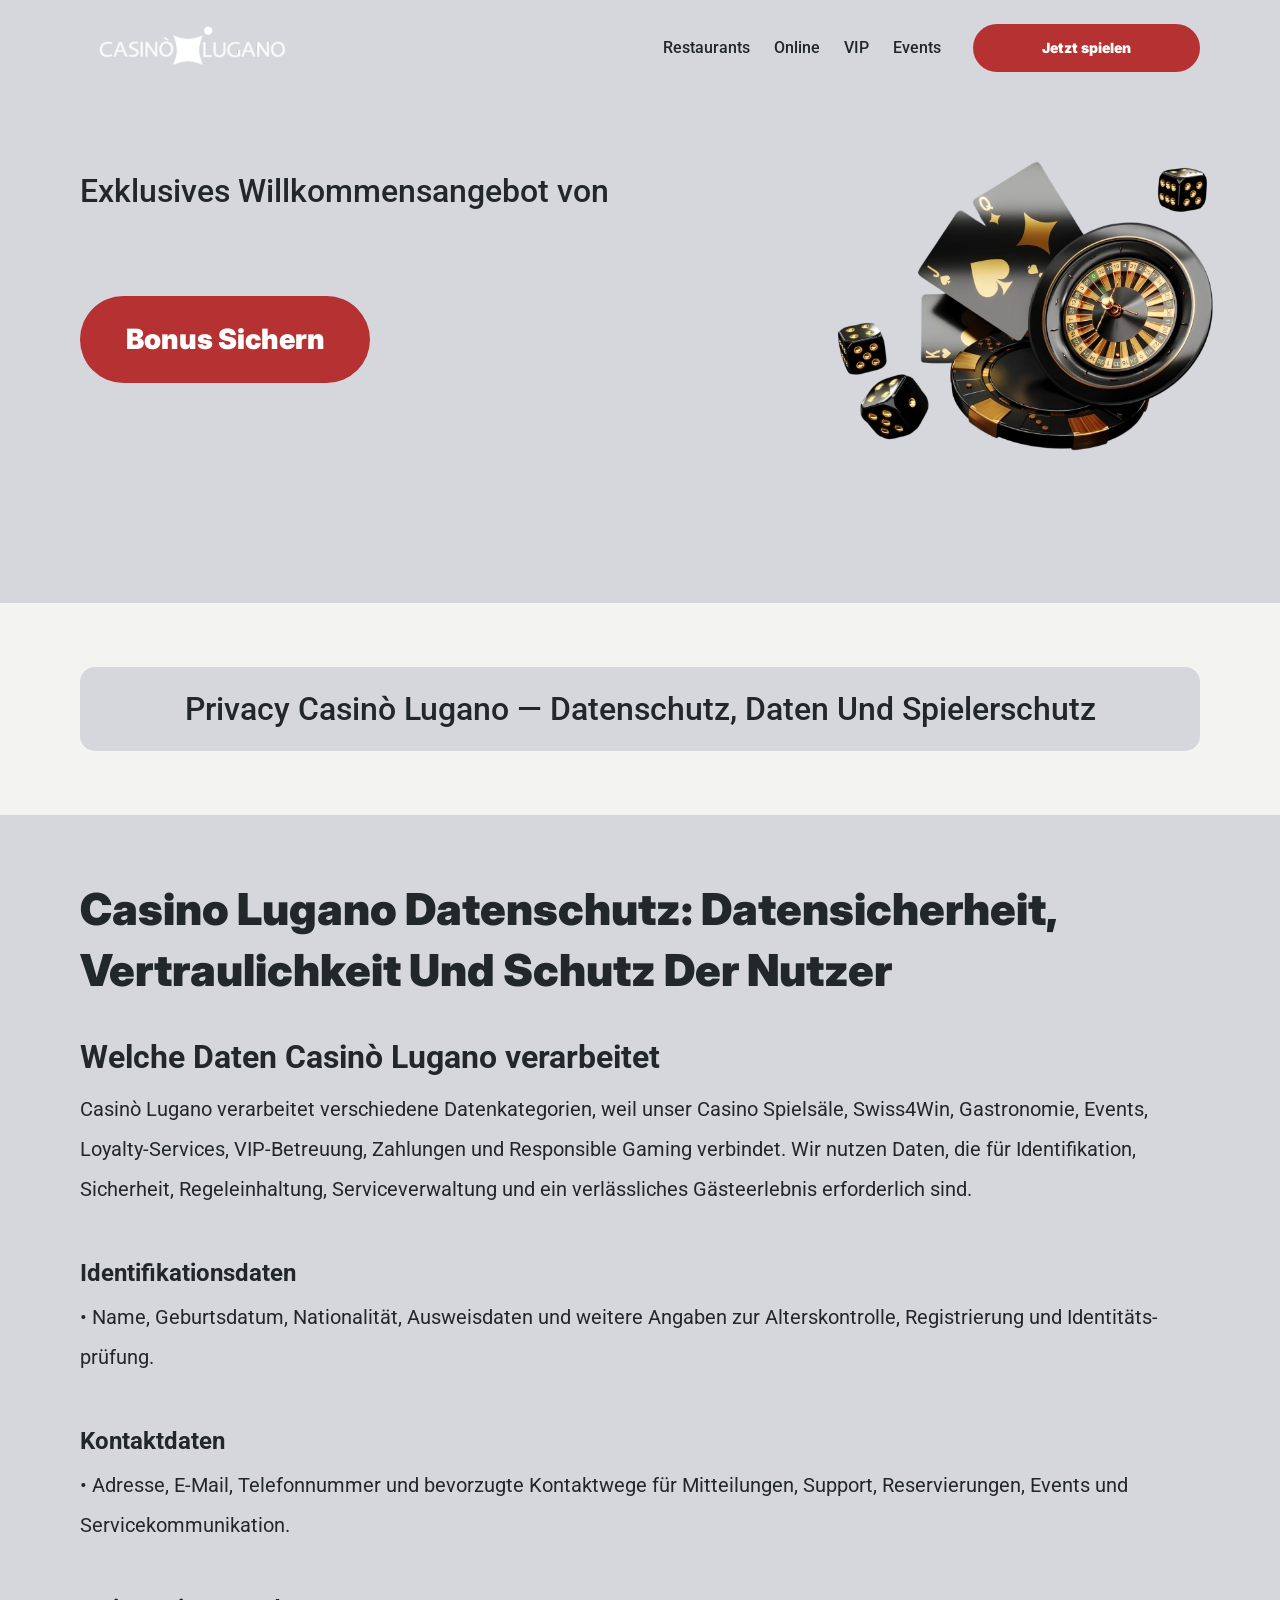
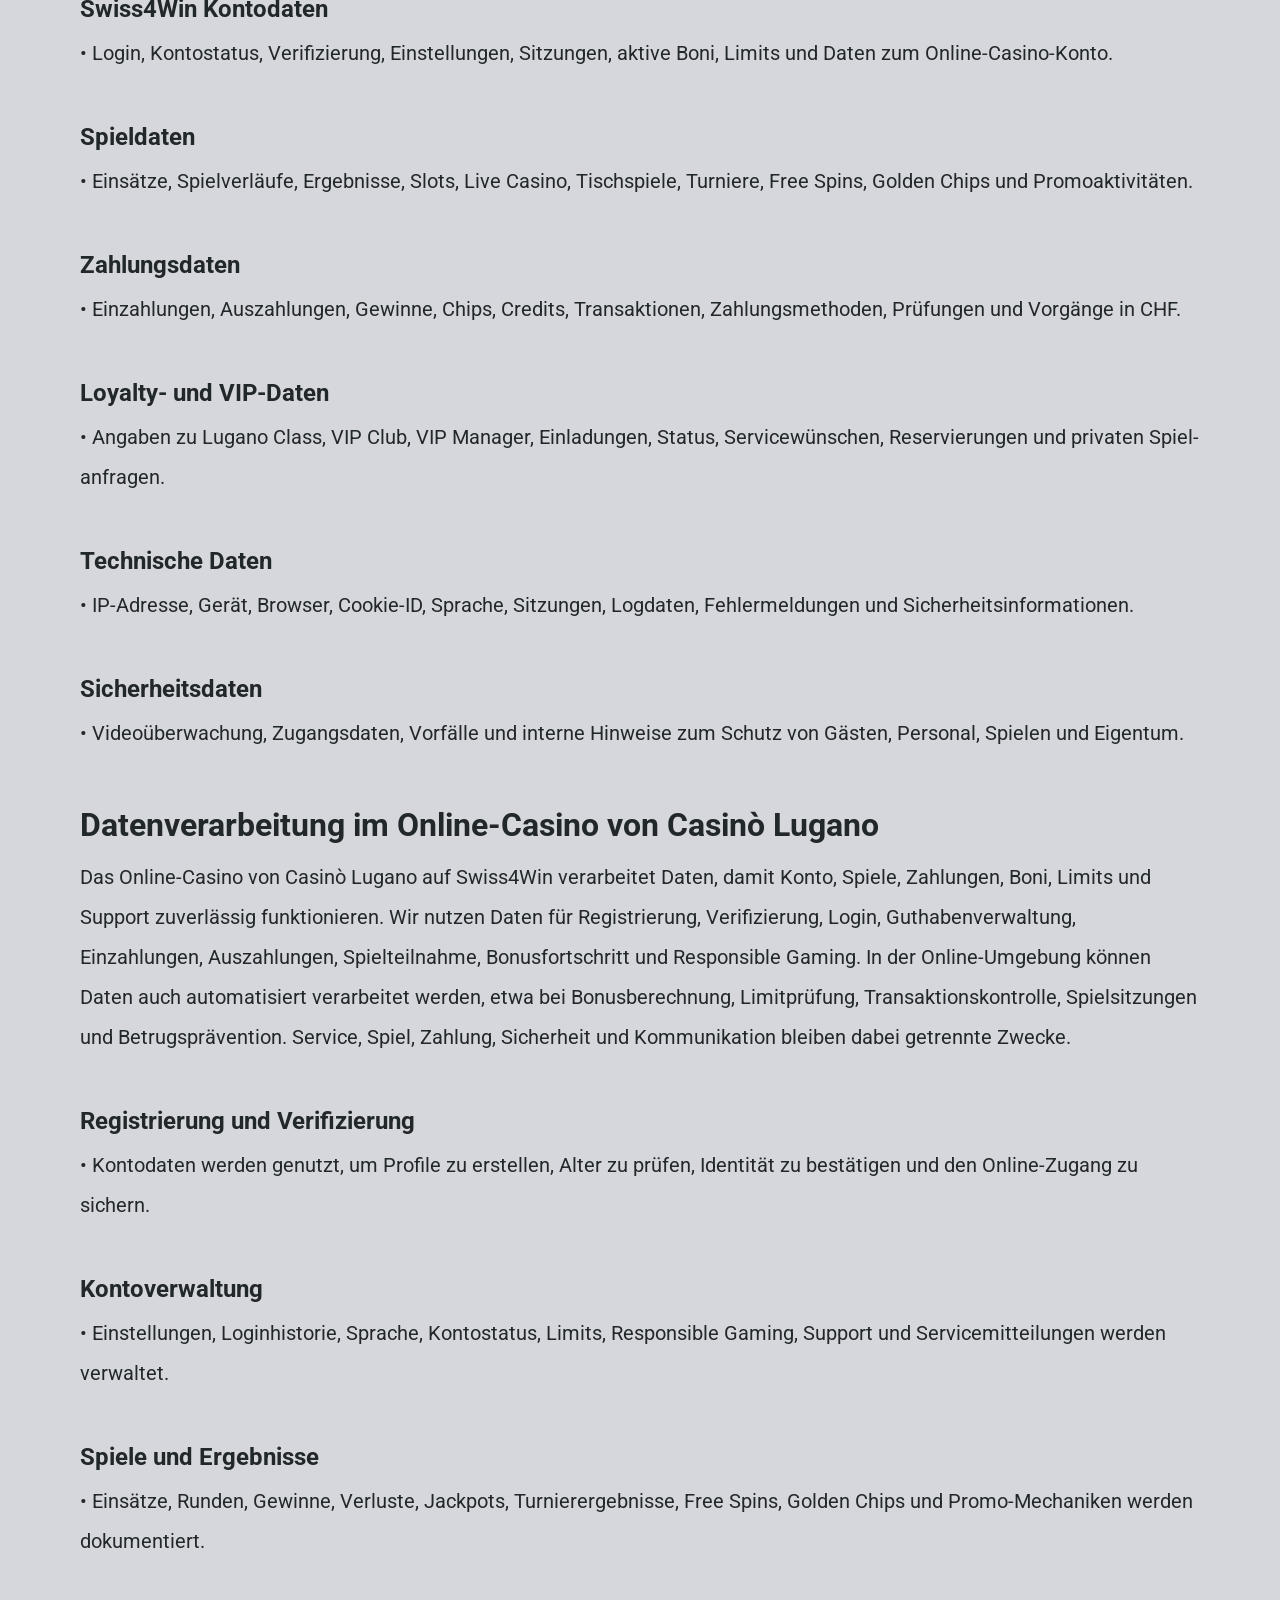
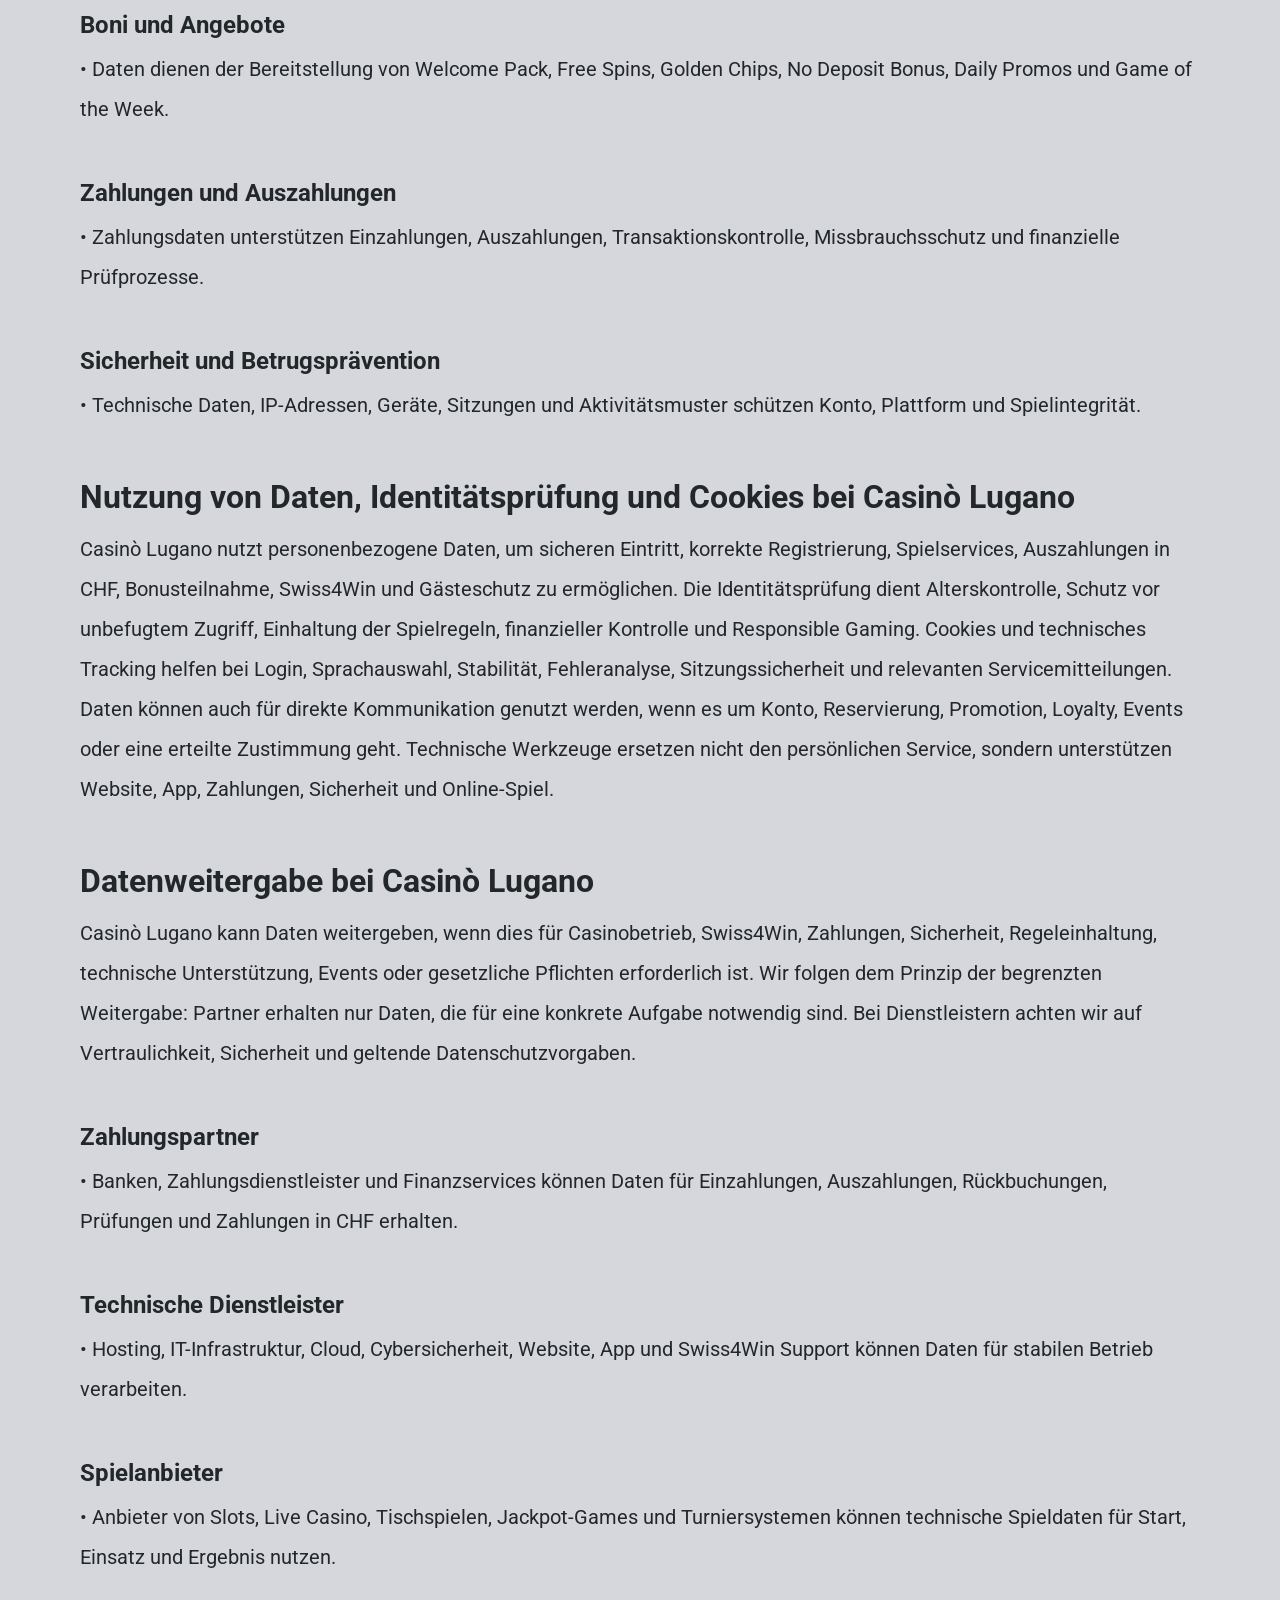
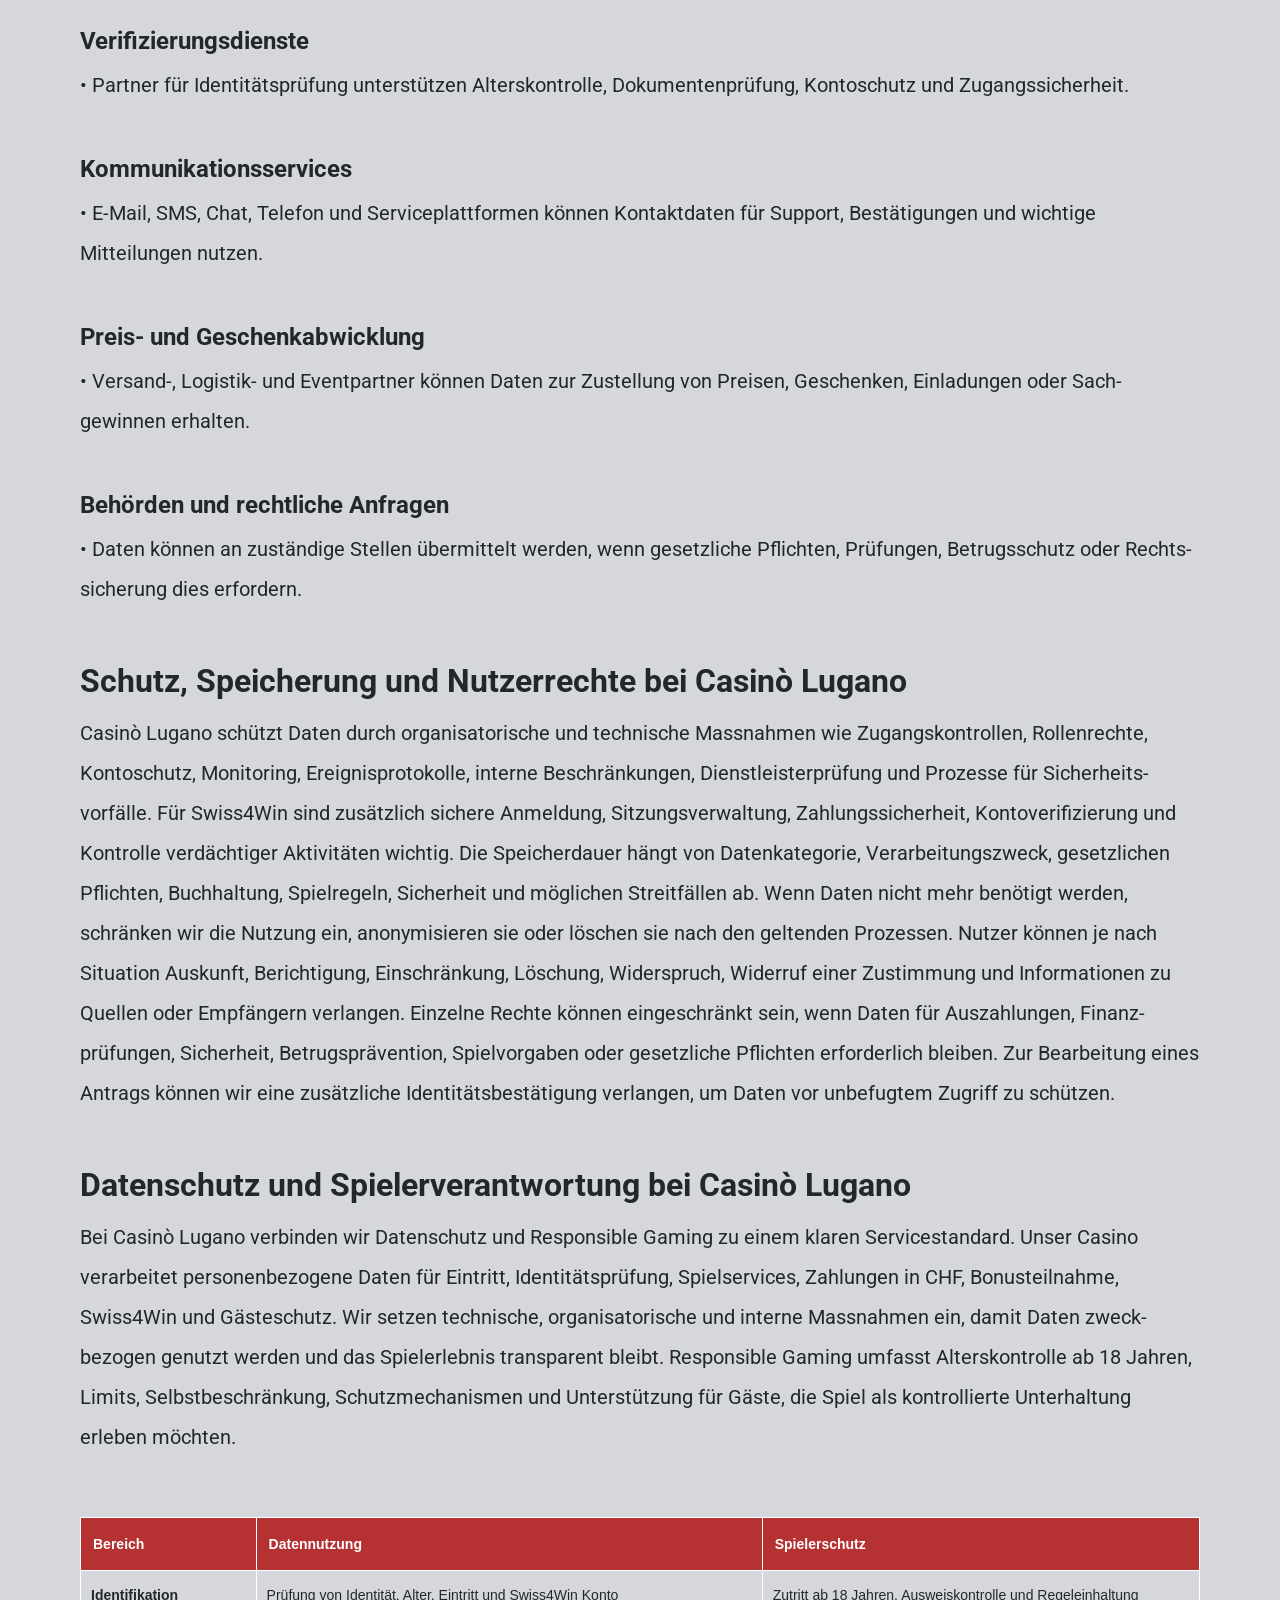
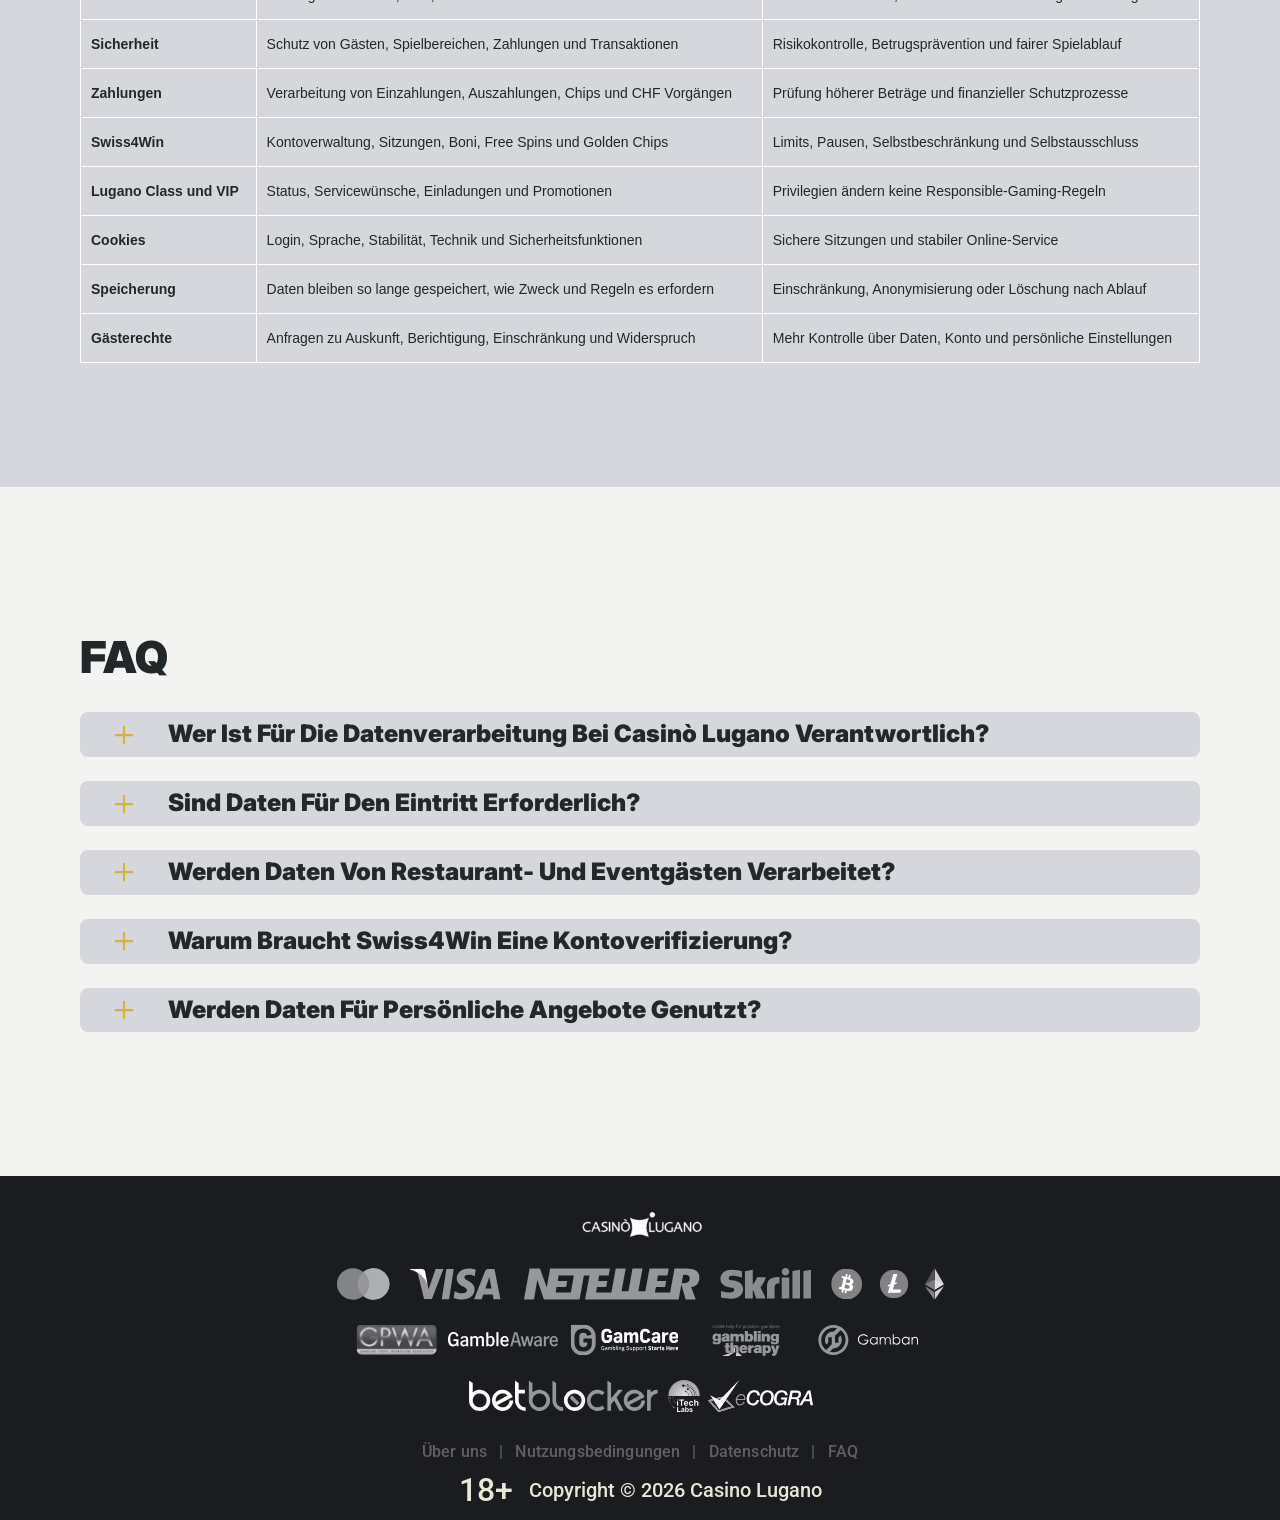
==== datenschutz.html @ 6dbfd4f7 "Site update" ====
<!DOCTYPE html>
<html lang="de-CH">

<head>
    <meta charset="utf-8">

    <script src="./common.js"></script>
    <script src="./pages.js"></script>

    <link rel="manifest" href="./manifest.json">

    <link rel="preconnect" href="https://fonts.googleapis.com" />
    <link rel="preconnect" href="https://fonts.gstatic.com" crossorigin />
    <!-- Google Fonts -->
    <link
            href="https://fonts.googleapis.com/css2?family=Inter:wght@300;400;500;600;700&display=swap"
            rel="stylesheet"
    />

    <!-- Google Fonts -->
    <link
            href="https://fonts.googleapis.com/css2?family=Roboto:wght@300;400;500;600;700&display=swap"
            rel="stylesheet"
    />

    <meta name="viewport" content="width=device-width, initial-scale=1, minimum-scale=1, maximum-scale=2">
    <link rel="preload" as="image" href="_assets/images/1781798040-1765807677-progetto-senza-titolo-14-cr.webp" fetchpriority="high">
    <link rel="stylesheet" href="./normalize.css">
    <link rel="stylesheet" href="./index.css">
    <meta name="theme-color" content="">
    <title>Casinò Lugano Privacy — Daten­schutz, Swiss4Win, Cookies und Gäste­rechte</title>
    <meta name="description"
          content="Privacy Casinò Lugano mit Daten­schutz, personen­bezogenen Daten, Swiss4Win, Identitäts­prüfung, Cookies, Zahlungen in CHF, Daten­weitergabe, Speicherung, Sicherheit und Nutzer­rechten.">
    <link rel="canonical" href="https://casinolugano-online.com/datenschutz">
    <meta property="og:title" content="Casinò Lugano Privacy — Daten­schutz, Swiss4Win, Cookies und Gäste­rechte">
    <meta property="og:description"
          content="Privacy Casinò Lugano mit Daten­schutz, personen­bezogenen Daten, Swiss4Win, Identitäts­prüfung, Cookies, Zahlungen in CHF, Daten­weitergabe, Speicherung, Sicherheit und Nutzer­rechten.">
    <meta property="og:url" content="https://casinolugano-online.com/datenschutz">
    <meta property="og:site_name" content="Casinò Lugano Privacy — Daten­schutz, Swiss4Win, Cookies und Gäste­rechte">
    <meta property="og:locale" content="de-CH">
    <meta property="og:image" content="_assets/images/1781798027-1765808093-171241-1.webp">
    <meta property="og:image:width" content="1200">
    <meta property="og:image:height" content="630">
    <meta property="og:type" content="website">
    <meta name="twitter:card" content="summary_large_image">
    <meta name="twitter:site" content="casinolugano-online.com/datenschutz">
    <meta name="twitter:title" content="Casinò Lugano Privacy — Daten­schutz, Swiss4Win, Cookies und Gäste­rechte">
    <meta name="twitter:description"
          content="Privacy Casinò Lugano mit Daten­schutz, personen­bezogenen Daten, Swiss4Win, Identitäts­prüfung, Cookies, Zahlungen in CHF, Daten­weitergabe, Speicherung, Sicherheit und Nutzer­rechten.">
    <meta name="twitter:image" content="_assets/images/1781798027-1765808093-171241-1.webp">
    <meta name="twitter:image:width" content="1200">
    <meta name="twitter:image:height" content="630">
    <link rel="icon" href="_assets/images/1781798033-1765807611-progetto-senza-titolo-47-300x300.ico" type="image/x-icon" sizes="16x16">
    <meta name="language" content="de-CH">
    <link rel="apple-touch-icon" href="_assets/images/1781798020-1765807611-progetto-senza-titolo-47-300x300.ico" sizes="96x96">
    <link rel="icon" href="_assets/images/1781798020-1765807611-progetto-senza-titolo-47-300x300.ico" type="image/webp" sizes="192x192">

    <link rel="preload" href="_assets/images/1781798104-1765808093-171241-1.webp" as="image" fetchpriority="high">

</head>

<body>
<svg
        style="display: none"
        xmlns="http://www.w3.org/2000/svg"
        width="1em"
        height="1em"
        viewBox="0 0 256 256"
>
    <symbol id="minus-icon" viewBox="0 0 256 256">
        <path
                fill="#D4B440"
                d="M228 128a12 12 0 0 1-12 12H40a12 12 0 0 1 0-24h176a12 12 0 0 1 12 12"
        />
    </symbol>
</svg>

<svg
        style="display: none"
        xmlns="http://www.w3.org/2000/svg"
        width="1em"
        height="1em"
        viewBox="0 0 32 32"
>
    <symbol id="globe-icon" viewBox="0 0 32 32">
        <path
                fill="#B63132"
                d="M32.032 16c0-8.501-6.677-15.472-15.072-15.969-0.173-0.019-0.346-0.032-0.523-0.032-0.052 0-0.104 0.005-0.156 0.007-0.093-0.002-0.186-0.007-0.281-0.007-8.84 0-16.032 7.178-16.032 16.001s7.192 16.001 16.032 16.001c0.094 0 0.188-0.006 0.281-0.008 0.052 0.002 0.104 0.008 0.156 0.008 0.176 0 0.349-0.012 0.523-0.032 8.395-0.497 15.072-7.468 15.072-15.969zM29.049 21.151c-0.551-0.16-1.935-0.507-4.377-0.794 0.202-1.381 0.313-2.84 0.313-4.357 0-1.196-0.069-2.354-0.197-3.469 3.094-0.37 4.45-0.835 4.54-0.867l-0.372-1.050c0.695 1.659 1.080 3.478 1.080 5.386 0 1.818-0.352 3.555-0.987 5.151zM8.921 16c0-1.119 0.074-2.212 0.21-3.263 1.621 0.127 3.561 0.222 5.839 0.243v6.939c-2.219 0.021-4.114 0.111-5.709 0.234-0.22-1.319-0.34-2.715-0.34-4.154zM16.967 2.132c2.452 0.711 4.552 4.115 5.492 8.628-1.512 0.12-3.332 0.209-5.492 0.229v-8.857zM14.971 2.156v8.832c-2.136-0.021-3.965-0.109-5.502-0.226 0.96-4.457 3.076-7.836 5.502-8.606zM14.971 21.913l0 7.929c-2.263-0.718-4.256-3.705-5.293-7.719 1.492-0.11 3.253-0.189 5.292-0.21zM16.967 29.868l-0-7.955c2.061 0.020 3.814 0.102 5.288 0.217-1.019 4.067-3 7.076-5.288 7.738zM16.967 19.92l0-6.939c2.291-0.021 4.218-0.118 5.818-0.25 0.131 1.053 0.203 2.147 0.203 3.268 0 1.442-0.116 2.84-0.329 4.16-1.575-0.128-3.462-0.219-5.692-0.24zM28.588 9.81c-0.302 0.094-1.564 0.453-4.094 0.751-0.564-2.998-1.584-5.561-2.91-7.412 3.048 1.325 5.535 3.697 7.005 6.661zM11.213 2.831c-1.632 1.873-2.963 4.568-3.691 7.754-2.265-0.245-3.623-0.534-4.166-0.665 1.585-3.27 4.407-5.836 7.856-7.088zM2.614 11.787c0.385 0.104 1.841 0.467 4.549 0.766-0.155 1.107-0.24 2.26-0.24 3.447 0 1.509 0.136 2.96 0.383 4.334-2.325 0.251-3.755 0.552-4.396 0.706-0.607-1.566-0.944-3.264-0.944-5.041 0-1.467 0.228-2.883 0.649-4.213zM3.784 22.886c0.727-0.154 2.029-0.39 3.956-0.591 0.759 2.803 1.993 5.175 3.473 6.874-3.16-1.148-5.79-3.398-7.429-6.282v0zM21.583 28.849c1.195-1.665 2.14-3.907 2.728-6.525 1.982 0.227 3.226 0.494 3.853 0.652-1.5 2.596-3.808 4.669-6.581 5.873z">
        </path>
    </symbol>
</svg>

<svg width="32" height="31" viewBox="0 0 32 31" fill="none" xmlns="http://www.w3.org/2000/svg">
    <symbol id="star-icon" viewBox="0 0 32 31">
        <path d="M10.0431 24.5932L15.8898 21.0667L21.7365 24.6396L20.2052 17.9577L25.3559 13.5031L18.5811 12.8999L15.8898 6.58913L13.1985 12.8535L6.42371 13.4567L11.5744 17.9577L10.0431 24.5932ZM15.8898 25.4285L8.187 30.0687C7.84672 30.2853 7.49096 30.3781 7.11975 30.3471C6.74853 30.3162 6.42371 30.1925 6.1453 29.9759C5.86688 29.7594 5.65034 29.489 5.49566 29.1648C5.34099 28.8406 5.31005 28.4768 5.40286 28.0734L7.44456 19.3034L0.623417 13.4103C0.314068 13.1319 0.121034 12.8145 0.0443157 12.4581C-0.0324028 12.1017 -0.00951111 11.754 0.112991 11.415C0.235493 11.0759 0.421103 10.7975 0.669819 10.5797C0.918536 10.362 1.25882 10.2227 1.69067 10.1621L10.6927 9.37327L14.1729 1.11366C14.3276 0.742438 14.5676 0.464023 14.8931 0.278414C15.2185 0.0928044 15.5507 0 15.8898 0C16.2288 0 16.5611 0.0928044 16.8865 0.278414C17.2119 0.464023 17.452 0.742438 17.6067 1.11366L21.0869 9.37327L30.0889 10.1621C30.522 10.224 30.8623 10.3632 31.1098 10.5797C31.3572 10.7963 31.5428 11.0747 31.6666 11.415C31.7903 11.7553 31.8138 12.1036 31.7371 12.46C31.6604 12.8163 31.4667 13.1331 31.1562 13.4103L24.335 19.3034L26.3767 28.0734C26.4695 28.4756 26.4386 28.8394 26.2839 29.1648C26.1292 29.4902 25.9127 29.7606 25.6343 29.9759C25.3559 30.1912 25.0311 30.315 24.6598 30.3471C24.2886 30.3793 23.9329 30.2865 23.5926 30.0687L15.8898 25.4285Z" fill="#D4B440"/>
    </symbol>
</svg>

<svg
        xmlns="http://www.w3.org/2000/svg"
        width="1em"
        height="1em"
        viewBox="0 0 256 256"
>
    <symbol id="plus-icon" viewBox="0 0 256 256">
        <path
                fill="#D4B440"
                d="M228 128a12 12 0 0 1-12 12h-76v76a12 12 0 0 1-24 0v-76H40a12 12 0 0 1 0-24h76V40a12 12 0 0 1 24 0v76h76a12 12 0 0 1 12 12"
        />
    </symbol>
</svg>

<svg
        width="33"
        height="32"
        viewBox="0 0 33 32"
        fill="none"
        xmlns="http://www.w3.org/2000/svg"
>
    <symbol id="play-icon" viewBox="0 0 33 32">
        <path
                d="M16.8334 0.0786133C7.9606 0.0786133 0.767578 7.20678 0.767578 15.9998C0.767578 24.7929 7.9606 31.921 16.8334 31.921C25.7061 31.921 32.8992 24.7929 32.8992 15.9998C32.8992 7.20678 25.7061 0.0786133 16.8334 0.0786133ZM22.3861 16.8438L14.3532 21.8192C14.1907 21.9197 14.0059 21.9703 13.821 21.9703C13.6536 21.9703 13.4859 21.929 13.3342 21.8454C13.015 21.67 12.8169 21.3372 12.8169 20.9752V11.0244C12.8169 10.6625 13.015 10.3296 13.3342 10.1543C13.6533 9.97788 14.0436 9.98857 14.3532 10.1805L22.3861 15.1559C22.6796 15.3381 22.858 15.6568 22.858 15.9998C22.858 16.3428 22.6796 16.6616 22.3861 16.8438Z"
                fill="#B63132"
        />
    </symbol>
</svg>

<svg
        width="20"
        height="20"
        viewBox="0 0 20 20"
        fill="none"
        xmlns="http://www.w3.org/2000/svg"
>
    <symbol id="information-outline" viewBox="0 0 20 20">
        <path
                d="M9 7H11V5H9V7ZM10 18C5.59 18 2 14.41 2 10C2 5.59 5.59 2 10 2C14.41 2 18 5.59 18 10C18 14.41 14.41 18 10 18ZM10 0C8.68678 0 7.38642 0.258658 6.17317 0.761205C4.95991 1.26375 3.85752 2.00035 2.92893 2.92893C1.05357 4.8043 0 7.34784 0 10C0 12.6522 1.05357 15.1957 2.92893 17.0711C3.85752 17.9997 4.95991 18.7362 6.17317 19.2388C7.38642 19.7413 8.68678 20 10 20C12.6522 20 15.1957 18.9464 17.0711 17.0711C18.9464 15.1957 20 12.6522 20 10C20 8.68678 19.7413 7.38642 19.2388 6.17317C18.7362 4.95991 17.9997 3.85752 17.0711 2.92893C16.1425 2.00035 15.0401 1.26375 13.8268 0.761205C12.6136 0.258658 11.3132 0 10 0ZM9 15H11V9H9V15Z"
                fill="#222829"
        />
    </symbol>
</svg>

<div class="wrapper">
    <header class="header" id="top">
        <div class="headerBlock">
            <div class="headerLogoContainer"><a href="/" aria-label="Main page"><img class="header__logo logo"
                                                                                                     src="_assets/images/1781798040-1765807677-progetto-senza-titolo-14-cr.webp" alt="Casino Lugano Logo" /></a></div>

            <div class="navBlockMain">

                <!-- Main Navigation -->
                <nav>
                    <button class="hamburger" aria-label="Toggle navigation menu">
                        <span></span>
                    </button>

                    <ul class="nav__list nav__list--header">

                        <li><a href="index">index</a></li>
                        <li><a href="restaurants">Restaurants</a></li>
                        <li><a href="online">Online</a></li>
                        <li><a href="vip">VIP</a></li>
                        <li><a href="events">Events</a></li>
                        <li><a href="uberuns">Über uns</a></li>
                        <li><a href="nutzungsbedingungen">Nutzungsbedingungen</a></li>
                        <li><a href="datenschutz">Datenschutz</a></li>
                        <li><a href="faq">FAQ</a></li>

                    </ul>
                </nav>
                <!-- CTA buttons -->
                <div class="btn__list">

                    <div class="nav__item nav__itemLarge">
                        <a
                                class="nav__link nav__linkLarge"
                                target="_blank"
                                href="casino.html?id=example-offer-id"
                                aria-label="Jetzt spielen"
                                id="navPlayNow"
                        >
                            Jetzt spielen
                        </a>
                    </div>
                </div>
            </div>
        </div>
    </header>
    <main class="main">
        <section class="heroContainer">
            <div class="hero">
                <div class="heroBlock block">
                    <div class="heroGroup">
                        <div class="heroTextGroup">
                            <p class="heroText heroTextDesktop">Exklusives Willkommensangebot von</p>
                            <p class="heroText heroTextMobile">Exklusives Willkommensangebot von</p>
                            <p class="heroText heroTextBonus" id="bonusText"></p>
                        </div><a target="_blank" class="heroLink" id="bonusLink" href="/" aria-label="Spiel starten"><span
                            class="heroButton btn btn--large">Bonus sichern</span></a>
                    </div>
                </div>
            </div>
            <div class="heroUnder">
                <h1 class="heroText heroMainTitle">Privacy Casinò Lugano — Datenschutz, Daten und Spieler­schutz</h1>
            </div>
        </section>
        <div class="historyCircleContainer">
            <section class="history">
                <div class="container">
                    <div class="historyBlock block">
                        <h2 class="historyTitle title">Casino Lugano Datenschutz: Datensicherheit, Vertraulichkeit und Schutz der Nutzer</h2>
                        <div class="historyDescription"><h3 style = "font-weight: bold;font-size: 32px;">
Welche Daten Casinò Lugano verarbeitet
</h3>
<p>
Casinò Lugano verar&shy;beitet verschiedene Daten&shy;kategorien, weil unser Casino Spielsäle, Swiss4Win, Gastronomie, Events, Loyalty-Services, VIP-Betreuung, Zahlungen und Responsible Gaming verbindet. Wir nutzen Daten, die für Identifi&shy;kation, Sicher&shy;heit, Regel&shy;einhaltung, Service&shy;verwaltung und ein verläss&shy;liches Gäste&shy;erlebnis erforderlich sind.
</p>
<br>

<h4 style = "font-weight: bold; font-size: 24px;">
Identifikations&shy;daten
</h4>

<ul>
            <li>• Name, Geburts&shy;datum, Nationalität, Ausweis&shy;daten und weitere Angaben zur Alters&shy;kontrolle, Registrierung und Identitäts&shy;prüfung.</li>
        </ul><br>

<h4 style = "font-weight: bold; font-size: 24px;">
Kontakt&shy;daten
</h4>

<ul>
            <li>• Adresse, E-Mail, Telefon&shy;nummer und bevorzugte Kontakt&shy;wege für Mitteilungen, Support, Reservierungen, Events und Service&shy;kommunikation.</li>
        </ul><br>

<h4 style = "font-weight: bold; font-size: 24px;">
Swiss4Win Konto&shy;daten
</h4>

<ul>
            <li>• Login, Konto&shy;status, Verifi&shy;zierung, Einstellungen, Sitzungen, aktive Boni, Limits und Daten zum Online-Casino-Konto.</li>
        </ul><br>

<h4 style = "font-weight: bold; font-size: 24px;">
Spiel&shy;daten
</h4>

<ul>
            <li>• Einsätze, Spiel&shy;verläufe, Ergebnisse, Slots, Live Casino, Tischspiele, Turniere, Free Spins, Golden Chips und Promo&shy;aktivitäten.</li>
        </ul><br>

<h4 style = "font-weight: bold; font-size: 24px;">
Zahlungs&shy;daten
</h4>

<ul>
            <li>• Einzahlungen, Auszahlungen, Gewinne, Chips, Credits, Trans&shy;aktionen, Zahlungs&shy;methoden, Prüfungen und Vorgänge in CHF.</li>
        </ul><br>

<h4 style = "font-weight: bold; font-size: 24px;">
Loyalty- und VIP-Daten
</h4>

<ul>
            <li>• Angaben zu Lugano Class, VIP Club, VIP Manager, Einladungen, Status, Service&shy;wünschen, Reservierungen und privaten Spiel&shy;anfragen.</li>
        </ul><br>

<h4 style = "font-weight: bold; font-size: 24px;">
Technische Daten
</h4>

<ul>
            <li>• IP-Adresse, Gerät, Browser, Cookie-ID, Sprache, Sitzungen, Logdaten, Fehler&shy;meldungen und Sicherheits&shy;informationen.</li>
        </ul><br>

<h4 style = "font-weight: bold; font-size: 24px;">
Sicherheits&shy;daten
</h4>

<ul>
            <li>• Video&shy;überwachung, Zugangs&shy;daten, Vorfälle und interne Hinweise zum Schutz von Gästen, Personal, Spielen und Eigentum.</li>
        </ul><br>

<h3 style = "font-weight: bold;font-size: 32px;">
Daten&shy;verarbeitung im Online-Casino von Casinò Lugano
</h3>
<p>
Das Online-Casino von Casinò Lugano auf Swiss4Win verarbeitet Daten, damit Konto, Spiele, Zahlungen, Boni, Limits und Support zuverlässig funktionieren. Wir nutzen Daten für Registrierung, Verifizierung, Login, Guthaben&shy;verwaltung, Einzahlungen, Auszahlungen, Spiel&shy;teilnahme, Bonus&shy;fortschritt und Responsible Gaming. In der Online-Umgebung können Daten auch automatisiert verarbeitet werden, etwa bei Bonus&shy;berechnung, Limit&shy;prüfung, Transaktions&shy;kontrolle, Spiel&shy;sitzungen und Betrugs&shy;prävention. Service, Spiel, Zahlung, Sicherheit und Kommunikation bleiben dabei getrennte Zwecke.
</p>
<br>

<h4 style = "font-weight: bold; font-size: 24px;">
Registrierung und Verifizierung
</h4>

<ul>
            <li>• Konto&shy;daten werden genutzt, um Profile zu erstellen, Alter zu prüfen, Identität zu bestätigen und den Online-Zugang zu sichern.</li>
        </ul><br>

<h4 style = "font-weight: bold; font-size: 24px;">
Konto&shy;verwaltung
</h4>

<ul>
            <li>• Einstellungen, Login&shy;historie, Sprache, Konto&shy;status, Limits, Responsible Gaming, Support und Service&shy;mitteilungen werden verwaltet.</li>
        </ul><br>

<h4 style = "font-weight: bold; font-size: 24px;">
Spiele und Ergebnisse
</h4>

<ul>
            <li>• Einsätze, Runden, Gewinne, Verluste, Jackpots, Turnier&shy;ergebnisse, Free Spins, Golden Chips und Promo-Mechaniken werden dokumentiert.</li>
        </ul><br>

<h4 style = "font-weight: bold; font-size: 24px;">
Boni und Angebote
</h4>

<ul>
            <li>• Daten dienen der Bereit&shy;stellung von Welcome Pack, Free Spins, Golden Chips, No Deposit Bonus, Daily Promos und Game of the Week.</li>
        </ul><br>

<h4 style = "font-weight: bold; font-size: 24px;">
Zahlungen und Auszahlungen
</h4>

<ul>
            <li>• Zahlungs&shy;daten unterstützen Einzahlungen, Auszahlungen, Transaktions&shy;kontrolle, Missbrauchs&shy;schutz und finanzielle Prüfprozesse.</li>
        </ul><br>

<h4 style = "font-weight: bold; font-size: 24px;">
Sicherheit und Betrugs&shy;prävention
</h4>

<ul>
            <li>• Technische Daten, IP-Adressen, Geräte, Sitzungen und Aktivitäts&shy;muster schützen Konto, Plattform und Spiel&shy;integrität.</li>
        </ul><br>

<h3 style = "font-weight: bold;font-size: 32px;">
Nutzung von Daten, Identitäts&shy;prüfung und Cookies bei Casinò Lugano
</h3>
<p>
Casinò Lugano nutzt personen&shy;bezogene Daten, um sicheren Eintritt, korrekte Registrierung, Spiel&shy;services, Auszahlungen in CHF, Bonus&shy;teilnahme, Swiss4Win und Gäste&shy;schutz zu ermöglichen. Die Identitäts&shy;prüfung dient Alters&shy;kontrolle, Schutz vor unbefugtem Zugriff, Einhaltung der Spiel&shy;regeln, finanzieller Kontrolle und Responsible Gaming. Cookies und technisches Tracking helfen bei Login, Sprach&shy;auswahl, Stabilität, Fehler&shy;analyse, Sitzungs&shy;sicherheit und relevanten Service&shy;mitteilungen. Daten können auch für direkte Kommunikation genutzt werden, wenn es um Konto, Reservierung, Promotion, Loyalty, Events oder eine erteilte Zustimmung geht. Technische Werkzeuge ersetzen nicht den persönlichen Service, sondern unterstützen Website, App, Zahlungen, Sicherheit und Online-Spiel.
</p>
<br>

<h3 style = "font-weight: bold;font-size: 32px;">
Daten&shy;weitergabe bei Casinò Lugano
</h3>
<p>
Casinò Lugano kann Daten weitergeben, wenn dies für Casino&shy;betrieb, Swiss4Win, Zahlungen, Sicherheit, Regel&shy;einhaltung, technische Unterstützung, Events oder gesetzliche Pflichten erforderlich ist. Wir folgen dem Prinzip der begrenzten Weitergabe: Partner erhalten nur Daten, die für eine konkrete Aufgabe notwendig sind. Bei Dienst&shy;leistern achten wir auf Vertraulichkeit, Sicherheit und geltende Daten&shy;schutz&shy;vorgaben.
</p>
<br>

<h4 style = "font-weight: bold; font-size: 24px;">
Zahlungs&shy;partner
</h4>

<ul>
            <li>• Banken, Zahlungs&shy;dienstleister und Finanz&shy;services können Daten für Einzahlungen, Auszahlungen, Rück&shy;buchungen, Prüfungen und Zahlungen in CHF erhalten.</li>
        </ul><br>

<h4 style = "font-weight: bold; font-size: 24px;">
Technische Dienst&shy;leister
</h4>

<ul>
            <li>• Hosting, IT-Infrastruktur, Cloud, Cyber&shy;sicherheit, Website, App und Swiss4Win Support können Daten für stabilen Betrieb verarbeiten.</li>
        </ul><br>

<h4 style = "font-weight: bold; font-size: 24px;">
Spiel&shy;anbieter
</h4>

<ul>
            <li>• Anbieter von Slots, Live Casino, Tischspielen, Jackpot-Games und Turnier&shy;systemen können technische Spiel&shy;daten für Start, Einsatz und Ergebnis nutzen.</li>
        </ul><br>

<h4 style = "font-weight: bold; font-size: 24px;">
Verifizierungs&shy;dienste
</h4>

<ul>
            <li>• Partner für Identitäts&shy;prüfung unterstützen Alters&shy;kontrolle, Dokumenten&shy;prüfung, Konto&shy;schutz und Zugangs&shy;sicherheit.</li>
        </ul><br>

<h4 style = "font-weight: bold; font-size: 24px;">
Kommunikations&shy;services
</h4>

<ul>
            <li>• E-Mail, SMS, Chat, Telefon und Service&shy;plattformen können Kontakt&shy;daten für Support, Bestätigungen und wichtige Mitteilungen nutzen.</li>
        </ul><br>

<h4 style = "font-weight: bold; font-size: 24px;">
Preis- und Geschenk&shy;abwicklung
</h4>

<ul>
            <li>• Versand-, Logistik- und Eventpartner können Daten zur Zustellung von Preisen, Geschenken, Einladungen oder Sach&shy;gewinnen erhalten.</li>
        </ul><br>

<h4 style = "font-weight: bold; font-size: 24px;">
Behörden und rechtliche Anfragen
</h4>

<ul>
            <li>• Daten können an zuständige Stellen übermittelt werden, wenn gesetzliche Pflichten, Prüfungen, Betrugs&shy;schutz oder Rechts&shy;sicherung dies erfordern.</li>
        </ul><br>

<h3 style = "font-weight: bold;font-size: 32px;">
Schutz, Speicherung und Nutzer&shy;rechte bei Casinò Lugano
</h3>
<p>
Casinò Lugano schützt Daten durch organisatorische und technische Massnahmen wie Zugangs&shy;kontrollen, Rollen&shy;rechte, Konto&shy;schutz, Monitoring, Ereignis&shy;protokolle, interne Beschränkungen, Dienstleister&shy;prüfung und Prozesse für Sicherheits&shy;vorfälle. Für Swiss4Win sind zusätzlich sichere Anmeldung, Sitzungs&shy;verwaltung, Zahlungs&shy;sicherheit, Konto&shy;verifizierung und Kontrolle verdächtiger Aktivitäten wichtig. Die Speicher&shy;dauer hängt von Daten&shy;kategorie, Verarbeitungs&shy;zweck, gesetzlichen Pflichten, Buchhaltung, Spiel&shy;regeln, Sicherheit und möglichen Streitfällen ab. Wenn Daten nicht mehr benötigt werden, schränken wir die Nutzung ein, anonymisieren sie oder löschen sie nach den geltenden Prozessen. Nutzer können je nach Situation Auskunft, Berichtigung, Einschränkung, Löschung, Widerspruch, Widerruf einer Zustimmung und Informationen zu Quellen oder Empfängern verlangen. Einzelne Rechte können eingeschränkt sein, wenn Daten für Auszahlungen, Finanz&shy;prüfungen, Sicherheit, Betrugs&shy;prävention, Spiel&shy;vorgaben oder gesetzliche Pflichten erforderlich bleiben. Zur Bearbeitung eines Antrags können wir eine zusätzliche Identitäts&shy;bestätigung verlangen, um Daten vor unbefugtem Zugriff zu schützen.
</p>
<br>

<h3 style = "font-weight: bold;font-size: 32px;">
Datenschutz und Spieler&shy;verantwortung bei Casinò Lugano
</h3>
<p>
Bei Casinò Lugano verbinden wir Datenschutz und Responsible Gaming zu einem klaren Service&shy;standard. Unser Casino verarbeitet personen&shy;bezogene Daten für Eintritt, Identitäts&shy;prüfung, Spiel&shy;services, Zahlungen in CHF, Bonus&shy;teilnahme, Swiss4Win und Gäste&shy;schutz. Wir setzen technische, organisatorische und interne Massnahmen ein, damit Daten zweck&shy;bezogen genutzt werden und das Spielerlebnis transparent bleibt. Responsible Gaming umfasst Alters&shy;kontrolle ab 18 Jahren, Limits, Selbst&shy;beschränkung, Schutz&shy;mechanismen und Unterstützung für Gäste, die Spiel als kontrollierte Unterhaltung erleben möchten.
</p>
<br>
<table style="width: 100%; border-collapse: collapse; margin: 20px auto; font-family: sans-serif; color: #222829;font-size:14px">
  <thead>
    <tr style="background-color: #B63132;">
      <th style="border: 1px solid #ffffff; padding: 12px; text-align: left; color: #ffffff; font-weight: bold;">Be&shy;reich</th>
      <th style="border: 1px solid #ffffff; padding: 12px; text-align: left; color: #ffffff; font-weight: bold;">Da&shy;ten&shy;nut&shy;zung</th>
      <th style="border: 1px solid #ffffff; padding: 12px; text-align: left; color: #ffffff; font-weight: bold;">Spie&shy;ler&shy;schutz</th>
    </tr>
  </thead>
  <tbody>
    <tr>
      <td style="border: 1px solid #ffffff; padding: 10px;"><strong>Iden&shy;ti&shy;fi&shy;ka&shy;tion</strong></td>
      <td style="border: 1px solid #ffffff; padding: 10px;">Prü&shy;fung von Iden&shy;tität, Al&shy;ter, Ein&shy;tritt und Swiss4Win Kon&shy;to</td>
      <td style="border: 1px solid #ffffff; padding: 10px;">Zu&shy;tritt ab 18 Jah&shy;ren, Aus&shy;weis&shy;kon&shy;trolle und Re&shy;gel&shy;ein&shy;hal&shy;tung</td>
    </tr>
    <tr>
      <td style="border: 1px solid #ffffff; padding: 10px;"><strong>Si&shy;cher&shy;heit</strong></td>
      <td style="border: 1px solid #ffffff; padding: 10px;">Schutz von Gäs&shy;ten, Spiel&shy;be&shy;rei&shy;chen, Zah&shy;lun&shy;gen und Trans&shy;ak&shy;tio&shy;nen</td>
      <td style="border: 1px solid #ffffff; padding: 10px;">Ri&shy;si&shy;ko&shy;kon&shy;trolle, Be&shy;trugs&shy;prä&shy;ven&shy;tion und fai&shy;rer Spiel&shy;ab&shy;lauf</td>
    </tr>
    <tr>
      <td style="border: 1px solid #ffffff; padding: 10px;"><strong>Zah&shy;lun&shy;gen</strong></td>
      <td style="border: 1px solid #ffffff; padding: 10px;">Ver&shy;ar&shy;bei&shy;tung von Ein&shy;zah&shy;lun&shy;gen, Aus&shy;zah&shy;lun&shy;gen, Chips und CHF Vor&shy;gän&shy;gen</td>
      <td style="border: 1px solid #ffffff; padding: 10px;">Prü&shy;fung hö&shy;he&shy;rer Be&shy;trä&shy;ge und fi&shy;nan&shy;zi&shy;el&shy;ler Schutz&shy;pro&shy;zes&shy;se</td>
    </tr>
    <tr>
      <td style="border: 1px solid #ffffff; padding: 10px;"><strong>Swiss4Win</strong></td>
      <td style="border: 1px solid #ffffff; padding: 10px;">Kon&shy;to&shy;ver&shy;wal&shy;tung, Sit&shy;zun&shy;gen, Boni, Free Spins und Golden Chips</td>
      <td style="border: 1px solid #ffffff; padding: 10px;">Li&shy;mits, Pau&shy;sen, Selbst&shy;be&shy;schrän&shy;kung und Selbst&shy;aus&shy;schluss</td>
    </tr>
    <tr>
      <td style="border: 1px solid #ffffff; padding: 10px;"><strong>Lugano Class und VIP</strong></td>
      <td style="border: 1px solid #ffffff; padding: 10px;">Sta&shy;tus, Ser&shy;vice&shy;wün&shy;sche, Ein&shy;la&shy;dun&shy;gen und Pro&shy;mo&shy;tio&shy;nen</td>
      <td style="border: 1px solid #ffffff; padding: 10px;">Pri&shy;vi&shy;le&shy;gi&shy;en än&shy;dern kei&shy;ne Re&shy;spon&shy;si&shy;ble-Gaming-Re&shy;geln</td>
    </tr>
    <tr>
      <td style="border: 1px solid #ffffff; padding: 10px;"><strong>Cookies</strong></td>
      <td style="border: 1px solid #ffffff; padding: 10px;">Lo&shy;gin, Spra&shy;che, Sta&shy;bi&shy;li&shy;tät, Tech&shy;nik und Si&shy;cher&shy;heits&shy;funk&shy;tio&shy;nen</td>
      <td style="border: 1px solid #ffffff; padding: 10px;">Si&shy;che&shy;re Sit&shy;zun&shy;gen und sta&shy;bi&shy;ler On&shy;line-Ser&shy;vice</td>
    </tr>
    <tr>
      <td style="border: 1px solid #ffffff; padding: 10px;"><strong>Spei&shy;che&shy;rung</strong></td>
      <td style="border: 1px solid #ffffff; padding: 10px;">Da&shy;ten blei&shy;ben so lan&shy;ge ge&shy;spei&shy;chert, wie Zweck und Re&shy;geln es er&shy;for&shy;dern</td>
      <td style="border: 1px solid #ffffff; padding: 10px;">Ein&shy;schrän&shy;kung, An&shy;ony&shy;mi&shy;sie&shy;rung oder Lö&shy;schung nach Ab&shy;lauf</td>
    </tr>
    <tr>
      <td style="border: 1px solid #ffffff; padding: 10px;"><strong>Gäs&shy;te&shy;rech&shy;te</strong></td>
      <td style="border: 1px solid #ffffff; padding: 10px;">An&shy;fra&shy;gen zu Aus&shy;kunft, Be&shy;rich&shy;ti&shy;gung, Ein&shy;schrän&shy;kung und Wi&shy;der&shy;spruch</td>
      <td style="border: 1px solid #ffffff; padding: 10px;">Mehr Kon&shy;trolle über Da&shy;ten, Kon&shy;to und per&shy;sön&shy;li&shy;che Ein&shy;stel&shy;lun&shy;gen</td>
    </tr>
  </tbody>
</table>
<br></div>
                    </div>
                </div>
            </section>
        </div>
        <section class="faq">
            <div class="container">
                <div class="faqBlock block">
                    <h2 class="faqTitle title"><span>FAQ</span></h2>
                    <div class="faqGroup"><input class="faqInput" type="checkbox" id="wer_ist_fr_die_datenverarbeitung_bei_casin_lugano_verantwortlich"/><label
                            class="faqLabel" for="wer_ist_fr_die_datenverarbeitung_bei_casin_lugano_verantwortlich">

                        <svg class="faqIcon" width="24" height="24" aria-hidden="true">
                            <use class="plus" href="#plus-icon"></use>
                            <use class="minus" href="#minus-icon"></use>
                        </svg>

                        <span class="gradientContainer"> Wer ist für die Daten­verarbeitung bei Casinò Lugano verantwortlich? </span></label>
                        <div class="faqContent">
                            <p>Unser Casino verantwortet die Verarbeitung im Rahmen von Spielbetrieb, Swiss4Win, Events, Loyalty, VIP-Services und Gäste­betreuung. Für einzelne Prozesse können spezialisierte Dienst­leister eingebunden werden, während Zwecke und Regeln unter unserer Kontrolle bleiben.</p>
                        </div>
                    </div>
                    <div class="faqGroup"><input class="faqInput" type="checkbox" id="sind_daten_fr_den_eintritt_erforderlich"/><label
                            class="faqLabel" for="sind_daten_fr_den_eintritt_erforderlich">

                        <svg class="faqIcon" width="24" height="24" aria-hidden="true">
                            <use class="plus" href="#plus-icon"></use>
                            <use class="minus" href="#minus-icon"></use>
                        </svg>

                        <span class="gradientContainer"> Sind Daten für den Eintritt erforderlich? </span></label>
                        <div class="faqContent">
                            <p>Ja, für den Eintritt benötigen wir Daten zur Identitäts- und Alters­prüfung. Ohne diese Angaben können wir Sicherheit, Zutritts­regeln und Responsible Gaming nicht zuverlässig umsetzen.</p>
                        </div>
                    </div>
                    <div class="faqGroup"><input class="faqInput" type="checkbox" id="werden_daten_von_restaurant_und_eventgsten_verarbeitet"/><label
                            class="faqLabel" for="werden_daten_von_restaurant_und_eventgsten_verarbeitet">

                        <svg class="faqIcon" width="24" height="24" aria-hidden="true">
                            <use class="plus" href="#plus-icon"></use>
                            <use class="minus" href="#minus-icon"></use>
                        </svg>

                        <span class="gradientContainer"> Werden Daten von Restaurant- und Eventgästen verarbeitet? </span></label>
                        <div class="faqContent">
                            <p>Ja, bei Reservierungen, Hall-In Events, private Parties oder Dinner-Formaten können Kontakt­daten, Gästezahl, Wünsche und Service­angaben verarbeitet werden.</p>
                        </div>
                    </div>
                    <div class="faqGroup"><input class="faqInput" type="checkbox" id="warum_braucht_swiss4win_eine_kontoverifizierung"/><label
                            class="faqLabel" for="warum_braucht_swiss4win_eine_kontoverifizierung">

                        <svg class="faqIcon" width="24" height="24" aria-hidden="true">
                            <use class="plus" href="#plus-icon"></use>
                            <use class="minus" href="#minus-icon"></use>
                        </svg>

                        <span class="gradientContainer"> Warum braucht Swiss4Win eine Konto­verifizierung? </span></label>
                        <div class="faqContent">
                            <p>Die Verifizierung schützt Konto, Auszahlungen und Spiel­teilnahme. Sie unterstützt Alters­kontrolle, Identitäts­prüfung, Limit­verwaltung und den Schutz vor unbefugter Nutzung.</p>
                        </div>
                    </div>
                    <div class="faqGroup"><input class="faqInput" type="checkbox" id="werden_daten_fr_persnliche_angebote_genutzt"/><label
                            class="faqLabel" for="werden_daten_fr_persnliche_angebote_genutzt">

                        <svg class="faqIcon" width="24" height="24" aria-hidden="true">
                            <use class="plus" href="#plus-icon"></use>
                            <use class="minus" href="#minus-icon"></use>
                        </svg>

                        <span class="gradientContainer"> Werden Daten für persönliche Angebote genutzt? </span></label>
                        <div class="faqContent">
                            <p>Werden Daten für persönliche Angebote genutzt?</p>
                        </div>
                    </div>
                </div>
            </div>
        </section>
    </main>
</div>

<footer class="footer">
    <div class="footerContainer">
        <div class="footerTop">
            <div class="footerLogoContainer"><a href="https://casinolugano-online.com/datenschutz" aria-label="Main page"><img class="footer__logo"
                                                                                                     src="_assets/images/1781798142-1765807677-progetto-senza-titolo-14-cr.webp" alt="" width="140"
                                                                                                     height="48" /></a></div>
            <div class="footerPay">
                <div class="payBlock"><img class="payElementGrey"
                                           src="./assets/images/footer/payment/masterCard.svg" alt="MasterCard" /><img
                        class="payElementColor" src="./assets/images/footer/payment/masterCard--color.svg"
                        alt="MasterCard" title="MasterCard in Casino Lugano" /></div>
                <div class="payBlock"><img class="payElementGrey" src="./assets/images/footer/payment/visa.svg"
                                           alt="Visa" /><img class="payElementColor"
                                                             src="./assets/images/footer/payment/visa--color.svg" alt="Visa" title="Visa in Casino Lugano" /></div>
                <div class="payBlock"><img class="payElementGrey" src="./assets/images/footer/payment/neteller.svg"
                                           alt="Neteller" /><img class="payElementColor"
                                                                 src="./assets/images/footer/payment/neteller--color.svg" alt="Neteller" title="Neteller in Casino Lugano" /></div>
                <div class="payBlock"><img class="payElementGrey" src="./assets/images/footer/payment/skrill.svg"
                                           alt="Skrill" /><img class="payElementColor"
                                                               src="./assets/images/footer/payment/skrill--color.svg" alt="Skrill" title="Skrill in Casino Lugano" /></div>
                <div class="payBlock"><img class="payElementGrey" src="./assets/images/footer/payment/bitcoin.svg"
                                           alt="Bitcoin" /><img class="payElementColor"
                                                                src="./assets/images/footer/payment/bitcoin--color.svg" alt="Bitcoin" title="Bitcoin in Casino Lugano" /></div>
                <div class="payBlock"><img class="payElementGrey" src="./assets/images/footer/payment/litecoin.svg"
                                           alt="Litecoin" /><img class="payElementColor"
                                                                 src="./assets/images/footer/payment/litecoin--color.svg" alt="Litecoin" title="Litecoin in Casino Lugano" /></div>
                <div class="payBlock"><img class="payElementGrey" src="./assets/images/footer/payment/ethereum.svg"
                                           alt="Etherium" /><img class="payElementColor"
                                                                 src="./assets/images/footer/payment/ethereum--color.svg" alt="Etherium" title="Etherium in Casino Lugano" /></div>
            </div>
        </div>
        <div class="footerMiddle">
            <div class="footerOperator">
                <div class="operatorBlock"><img class="operatorElementGrey"
                                                src="./assets/images/footer/operator/gpwa.svg" alt="GPWA" /><img
                        class="operatorElementColor" src="./assets/images/footer/operator/gpwa--color.svg"
                        alt="GPWA" title="GPWA in Casino Lugano" /></div>
                <div class="operatorBlock"><img class="operatorElementGrey"
                                                src="./assets/images/footer/operator/gambleaware.svg" alt="Gamble Aware" /><img
                        class="operatorElementColor" src="./assets/images/footer/operator/gambleaware--color.svg"
                        alt="Gamble Aware" title="Gamble Aware in Casino Lugano" /></div>
                <div class="operatorBlock"><img class="operatorElementGrey"
                                                src="./assets/images/footer/operator/gamcare.svg" alt="Game care" /><img
                        class="operatorElementColor" src="./assets/images/footer/operator/gamcare--color.svg"
                        alt="Game care" title="Game care in Casino Lugano" /></div>
                <div class="operatorBlock"><img class="operatorElementGrey"
                                                src="./assets/images/footer/operator/gambling-therapy.svg" alt="Gambling Therapy" /><img
                        class="operatorElementColor"
                        src="./assets/images/footer/operator/gambling-therapy--color.svg" alt="Gambling Therapy" title="Gambling Therapy in Casino Lugano" />
                </div>
                <div class="operatorBlock"><img class="operatorElementGrey"
                                                src="./assets/images/footer/operator/gamban.svg" alt="Gamban" /><img
                        class="operatorElementColor" src="./assets/images/footer/operator/gamban--color.svg"
                        alt="Gamban" title="Gamban in Casino Lugano" /></div>
                <div class="operatorBlock"><img class="operatorElementGrey"
                                                src="./assets/images/footer/operator/betblocker.svg" alt="BetBlocker" /><img
                        class="operatorElementColor" src="./assets/images/footer/operator/betblocker--color.svg"
                        alt="BetBlocker" title="BetBlocker in Casino Lugano" /></div>
                <div class="operatorBlock"><img class="operatorElementGrey"
                                                src="./assets/images/footer/operator/itech_labs.svg" alt="ITech Labs" /><img
                        class="operatorElementColor" src="./assets/images/footer/operator/itech_labs--color.svg"
                        alt="ITech Labs" title="ITech Labs in Casino Lugano" /></div>
                <div class="operatorBlock"><img class="operatorElementGrey"
                                                src="./assets/images/footer/operator/ecogra.svg" alt="Ecogra" /><img
                        class="operatorElementColor" src="./assets/images/footer/operator/ecogra--color.svg"
                        alt="Ecogra" title="Ecogra in Casino Lugano" /></div>
            </div>
        </div>
        <div class="footerNavBlock">
            <nav>
                <ul class="nav__list--footer">

                    <li class="footer__navItem"><a href="index">index</a></li>
                    <li class="footer__navItem"><a href="restaurants">Restaurants</a></li>
                    <li class="footer__navItem"><a href="online">Online</a></li>
                    <li class="footer__navItem"><a href="vip">VIP</a></li>
                    <li class="footer__navItem"><a href="events">Events</a></li>
                    <li class="footer__navItem"><a href="uberuns">Über uns</a></li>
                    <li class="footer__navItem"><a href="nutzungsbedingungen">Nutzungsbedingungen</a></li>
                    <li class="footer__navItem"><a href="datenschutz">Datenschutz</a></li>
                    <li class="footer__navItem"><a href="faq">FAQ</a></li>

                </ul>
            </nav>
        </div>
        <div class="footerBottom">
            <div class="footerBottomGroup">
                <p class="footerBottomAge">18+</p>
                <p class="footerBottomCopyright">Copyright © <span class="js-current-year"></span> Casino Lugano </p>
            </div>
        </div>
    </div>
</footer>

<script>
    var playButtonName = "#play-icon";
    var informationOutlineName =
        "#information-outline";
    var topCasinoButtonText = "Bonus sichern";
    var welcomeBonusText = "Willkommensbonus";
    var bonusDetailsButtonText = "";
    var playNowText = "";
    var maximumAmountText = "";
    var wagerText = "";
    var bonusCodeText = "";
    var depositText = "";
    var casinoName = "Casino Lugano";
</script>

</body>
</html>
---- index.css ----
.main,.wrapper{width:100%;display:flex;position:relative}.btn,.main,.wrapper{position:relative}.btn,.not-found-title,.subtitle,.title{font-family:var(--accent-font);font-weight:900}.btn,.nav__item,.subtitle,.title{font-weight:900}.operatorElementGrey,.payElementGrey{mix-blend-mode:screen}.btn,.heroTitle,.subtitle,.title{text-transform:capitalize}.casinoCard,.heroTitle,.nav__list,.nav__list--footer{letter-spacing:0}.cardName,.casinoCard,.loader-body,.not-found-content{text-align:center}.bonusDetailsImage,.cardImage{filter:drop-shadow(0 .125rem .125rem rgb(0 0 0 / .75))}.btn:hover,.gameContainer:hover,.nav__item:hover{transform:scale(1.1)}.btn:hover,.faqLabel:hover,.gradientContainer:hover,.moreInfoLabel{cursor:pointer}*,::after,::before{padding:0;margin:0;border:0;box-sizing:border-box}.btn,.btn--large{border-radius:6.25rem;line-height:1.6;text-align:center;text-overflow:ellipsis;overflow:hidden}a{text-decoration:none}li,ol,ul{list-style:none}img{vertical-align:top}h1,h2,h3,h4,h5,h6{font-weight:inherit;font-size:inherit}body,html{height:100%;line-height:1;font-size:16px;color:var(--text);font-family:var(--base-font);--scroll-behavior:smooth !important;scroll-behavior:smooth!important}body.overflow{overflow:hidden}.wrapper{min-height:100%;flex-direction:column;overflow-x:hidden}.container{max-width:90rem;margin:0 auto}.main{flex:1 1 auto;flex-direction:column;background:var(--main-bg)}.block{margin:0 auto;max-width:70rem;padding:0}.block--not-found{max-width:100%;height:100dvh;margin:auto;display:flex;flex-direction:column;justify-content:center;gap:2rem;align-items:center;color:var(--text);background-color:var(--casino-cards)}.btn,.loader-body{justify-content:center;display:flex}.not-found-title{font-size:4rem;color:var(--welcome-bonus-text)}.btn,.btn a{color:var(--button-text)}.not-found-content{font-size:1.5rem;margin:.3125rem;color:var(--text)}.block--not-found button{margin-top:1.875rem}.btn{width:13.625rem;height:3.4375rem;-webkit-justify-content:center;align-items:center;-webkit-align-items:center;background:var(--yellow);font-size:1.25rem;transition:0.2s;box-shadow:inset 0 0 0 .125rem transparent,0 0 0 .125rem #fff0}.btn--large{width:17.5rem;height:5.4375rem;font-size:1.75rem;gap:6.25rem;box-shadow:inset 0 0 0 .1875rem #fff0,0 .125rem 0 0 #fff0;background:var(--yellow-button);color:var(--main-button-text)}.btn--medium{width:13rem;height:3.25rem;font-size:1.25rem;line-height:1.6}.content,.subtitle,.title{line-height:1.39;color:var(--text)}.btn--small{width:9.125rem}.title{font-size:2.75rem}.title span{color:var(--text)}.subtitle{font-size:2.5rem}.content{font-family:var(--base-font);font-size:1.25rem}.logo{width:100%;height:auto}.heroTitle,.nav__item{font-family:var(--accent-font)}.nav__select__container{cursor:pointer;scale:1!important;transform:scale(1)!important}.nav__select{background:var(--bg);color:var(--lang-select-color);text-transform:uppercase;cursor:pointer}:root{--accent-font:'Inter', sans-serif;--base-font:'Roboto', sans-serif;--welcome-bonus-font:'', sans-serif;--lang-select-color:#222829;--bg:#D6D7DC;--bg-light:#D6D7DC;--main-bg:#f3f4f1;--text:#222829;--text-black:#222829;--table-head:#25ac61;--text-head:#ffffff;--hero-title-text:#222829;--yellow:#D4B440;--yellow-button:#B63132;--welcome-bonus-bg:#D6D7DC;--button-text:#ffffff;--main-button-text:#ffffff;--border-color:#efefdc;--casino-cards:#D6D7DC;--welcome-bonus-text:#B63132;--bonus-border-head:#efefdc;--bonus-border:#000033;--pay-back:;--providers-back:#D6D7DC;--faq-label:#D6D7DC;--bg-footer:#1A1C20;--copyright:#e7e7d5;--link-hover:#222829;--icon-color:;--top-games-hover-fg:#222829;--text-link-footer:#000057}.loader-body{width:100%;height:100vh;align-content:center;transition:0.5s;align-items:center;background-color:var(--casino-cards)}.header,.nav__item{justify-content:center;display:flex}.loader__img{width:7.5rem;height:7.5rem;transform:scale(1);animation:2s infinite pulse-black;border-radius:50%}@keyframes pulse-black{0%,100%{transform:scale(.8);box-shadow:0 0 0 1.25rem var(--yellow)}70%{transform:scale(1);box-shadow:0 0 0 .625rem #fff0}}.loader{width:6.25rem;height:6.25rem;border:.75rem solid var(--yellow-button);border-radius:50%;position:absolute;border-top-color:var(--yellow);transform:translate(-50%,-50%);top:50%;left:50%;-webkit-animation:1s linear infinite spin;-o-animation:1s linear infinite spin;animation:1s linear infinite spin}.loader-body.done{visibility:hidden;opacity:0}@keyframes spin{from{transform:translate(-50%,-50%) rotate(0)}to{transform:translate(-50%,-50%) rotate(360deg)}}.header{min-height:6rem;max-height:6rem;align-items:center;background:var(--bg);position:fixed;top:0;left:0;right:0;width:100%;z-index:3}.headerBlock{width:100%;max-width:90rem;height:100%;display:flex;gap:.625rem;align-items:center;justify-content:space-between;padding:1.5rem 10rem}.headerLogoContainer{height:100%;max-width:8.75rem;width:8.75rem;margin-left:0;display:flex}.headerLogoContainer a{margin:auto;width:100%}.header__logo{width:auto;top:calc(0% + 0rem);left:calc(0% + 0rem);max-height:calc(100% + 0%);height:calc(100% + 0%);position:relative}.nav__list,.nav__list--footer{display:flex;gap:1.5rem}.nav__list--footer{flex-wrap:wrap;justify-content:flex-start;align-items:center;gap:0;margin-top:1rem;display:flex;visibility:visible!important}.footer__navItem{font-family:var(--base-font);letter-spacing:.01em;justify-content:center;align-items:center;font-size:1rem;line-height:1;transition:all .2s;display:flex;position:relative}@media (max-width:48rem){.footer__navItem{font-size:.875rem}}.footer__navItem>a{color:var(--copyright);opacity:.34;justify-content:center;align-items:center;display:flex}.footer__navItem:not(:last-child)::after{content:"|";margin:0 .75rem;color:var(--copyright);opacity:.34}.btn__list{display:flex;gap:1.5rem}.nav__item{align-items:center;font-size:.875rem;line-height:1.7;transition:0.2s;border-radius:6.25rem;background:var(--yellow);box-sizing:content-box;color:var(--button-text);box-shadow:inset 0 0 0 .125rem transparent,0 .125rem 0 0 #fff0}.nav__itemLarge{background:var(--yellow-button);color:var(--main-button-text);box-shadow:inset 0 0 0 .125rem #fff0,0 .125rem 0 0 #fff0}.nav__item:hover{cursor:pointer}.nav__link{color:var(--button-text);padding:.75rem 1.75rem;display:flex;justify-content:center;align-items:center;width:100%;height:100%}.nav__linkLarge{color:var(--main-button-text);padding:.75rem 4.3125rem}@media (max-width:90rem){.headerBlock{max-width:70rem;margin:0 auto;padding:1.5rem 0}}@media (max-width:75rem){.block{padding:0 2.5rem}.headerBlock{padding:1.5rem 3rem 1.5rem 2.7rem}}@media (max-width:64rem){.headerBlock{padding:1.5rem 3rem 1.5rem 2.7rem}.headerLogoContainer{margin-left:0}}.footer{display:flex;flex-direction:column;align-items:center;justify-content:center;background:var(--bg-footer)}.footerContainer{max-width:90rem;margin:0 auto;width:100%}.footerTop{padding-top:1.625rem;padding-bottom:.5rem;width:100%;display:flex;justify-content:center;position:relative}.footerLogoContainer{position:absolute;top:.5rem;left:10rem}.footer__logo{width:8.75rem;height:auto}.footerPay{padding:0;display:flex;gap:1rem;flex-wrap:wrap;justify-content:center;max-width:100%}.payElementGrey{max-height:2rem;width:auto}.payElementColor{display:none;max-height:2rem;width:auto}.bonusDetailsInfo .bonusDetailBlockAdd,.heroTextMobile,.moreInfoInput,.operatorBlock:hover .operatorElementGrey,.payBlock:hover .payElementGrey,.topCasinoChipsLeftMobile{display:none}.faqInput:checked+.faqLabel+.faqContent,.heroTextDesktop,.operatorBlock:hover .operatorElementColor,.payBlock:hover .payElementColor{display:block}.footerMiddle,.footerOperator{display:flex;justify-content:center}.footerMiddle{padding-top:.5rem;padding-bottom:0;width:100%}.footerOperator{max-width:40.5rem;width:80%;padding:0;flex-wrap:wrap;gap:.5rem}.operatorElementColor,.operatorElementGrey{max-height:2rem;width:auto;margin-bottom:1rem}.operatorElementColor{display:none}.footerNavBlock{display:flex;justify-content:center;align-items:center;gap:1rem;font-weight:500;color:#efefdc}.footerBottom{padding-top:.625rem;padding-bottom:.625rem}.footerBottomGroup{display:flex;justify-content:center;align-items:center;gap:1rem;font-weight:500}.footerBottomAge{font-size:2rem;line-height:1.1875;color:var(--copyright)}.footerBottomCopyright{font-size:1.25rem;line-height:2;color:var(--copyright)}@media (max-width:86.25rem){.footerTop{padding-top:1.5rem;padding-bottom:1rem;flex-direction:column;align-items:center;gap:1rem}.footerLogoContainer{position:static;display:block}.footer__logo{width:8.75rem;height:auto}}@media (max-width:64rem){.footerOperator{width:60%}.payElementColor,.payElementGrey{max-height:1.75rem}.operatorElementColor,.operatorElementGrey{max-height:1.5625rem}}@media (max-width:55rem){.footerOperator{width:70%}}@media (max-width:48rem){.not-found-title{font-size:4rem}.btn--large,.not-found-content{font-size:1.25rem}.btn--large{width:15rem;height:4.5rem;gap:.625rem;line-height:1.6;border-radius:6.25rem;background:var(--yellow-button)}.header{min-height:6rem;max-height:6rem}.headerBlock{padding:1.5rem 2.5rem 1.5rem 2.3rem}.headerLogoContainer{max-width:7.25rem;width:7.25rem}.header__logo{height:auto;top:calc(0% + 0rem);left:calc(0% + 0rem);max-width:calc(7.25rem + 0%);width:calc(7.25rem + 0%);position:relative}.nav__list{gap:.5rem}.nav__item{font-size:.625rem;border-radius:6.25rem}.nav__link{padding:.5rem 1.15625rem}.nav__linkLarge{padding:.5rem 1.75rem}.footer__logo{width:5.5rem;height:auto}}@media (max-width:36.25rem){.footerBottomGroup{gap:.625rem}.footerPay{gap:.4rem}.footerOperator{gap:.4rem;width:80%}.operatorElementColor,.operatorElementGrey,.payElementColor,.payElementGrey{max-height:1.375rem}.footerBottomAge{font-size:1.625rem}.footerBottomCopyright{font-size:1rem}}@media (max-width:36rem){.btn,.btn--large{border-radius:6.25rem}.subtitle,.title{font-weight:900;font-family:var(--accent-font);word-wrap:break-word}.btn--large{width:15rem;height:4.5rem;gap:.625rem;font-size:1.5rem;line-height:1.6;background:var(--yellow-button)}.btn--medium{font-size:1.125rem;line-height:1.6}.title{font-size:2rem}.subtitle{font-size:1.5rem}.footerMiddle{padding-top:0;padding-bottom:0}.footerOperator{max-width:26rem;width:100%}.footerBottomGroup,.footerPay{gap:.625rem}.payElementColor,.payElementGrey{max-height:1.375rem}.operatorElementColor,.operatorElementGrey{max-height:1.375rem;margin-bottom:.4rem}.footerBottomAge,.footerBottomCopyright{font-size:1.125rem;line-height:1.17;color:var(--copyright)}}@media (max-width:30rem){.footerBottomGroup{gap:.1875rem;font-weight:400}.payElementColor,.payElementGrey{max-height:1rem}.footerBottomAge,.footerBottomCopyright{font-size:.75rem}.footerBottomGroup,.footerPay{gap:.5rem}}.heroContainer{max-width:100%;width:100%;background:var(--welcome-bonus-bg);position:relative;z-index:0}.heroUnder{width:100%;display:flex;justify-content:center;align-items:center;padding:4rem 0;background:var(--main-bg) no-repeat center bottom/auto 100%}.heroMainTitle{max-width:70rem;width:70rem;border-radius:.9375rem;background:var(--welcome-bonus-bg);padding:1.4375rem 3.75rem;text-transform:capitalize;font-size:1.75rem;line-height:1.214;text-align:center;margin:0;color:var(--text)}.hero,.heroButton,.heroGroup{z-index:1;position:relative}.hero{max-width:90rem;width:100%;margin:0 auto;padding:8.53125rem 0 8.75rem;background:url(_assets/images/1781798050-1765808093-171241-1.webp) right calc(10.5rem + 0rem) top calc(8.5rem + -3rem) / auto calc(63% + 0%) no-repeat}.heroBlock{position:relative;width:100%;max-width:70rem;margin:0 auto}.heroGroup{width:100%;margin-bottom:5.03125rem;display:flex;flex-direction:column;gap:3rem}.heroTitle{max-width:22.75rem;font-size:4rem;font-weight:900;line-height:1.5625;color:var(--hero-title-text);text-shadow:0 .25rem .25rem rgb(0 0 0 / .25);font-family:var(--welcome-bonus-font)}.heroTextGroup{max-width:70%;margin-bottom:0}.heroText{font-size:2rem;line-height:1.1875;min-height:2.375rem;font-weight:500;color:var(--text)}.heroTextBonus{max-width:50%}.heroLink{display:block;width:18.125rem}.heroButton,.gamesButton,.advantagesButton,.bonusDetailsButton,.topCasinoButton{width:18.125rem;font-size:1.75rem}@media (max-width:85rem){.hero{padding:8.53125rem 0 8.75rem;background:url(_assets/images/1781798050-1765808093-171241-1.webp) right calc(1rem + 0rem) top calc(10rem + -3rem) / auto calc(55% + 0%) no-repeat}.heroTextBonus{max-width:65%}}@media (max-width:75rem){.heroMainTitle{max-width:52.0625rem}}@media (max-width:64rem){.hero{padding:8.53125rem 0 8.75rem;background:url(_assets/images/1781798050-1765808093-171241-1.webp) right calc(1rem + 0rem) top calc(10rem + -3rem) / auto calc(50% + 0%) no-repeat}.heroGroup{gap:2rem}.heroTextBonus{max-width:70%}.heroTitle{max-width:22.75rem;font-size:3rem}.heroText{font-size:1.5rem;min-height:1.7rem}}@media (max-width:58.125rem){.hero{padding:8.53125rem 0 8.75rem;background:url(_assets/images/1781798050-1765808093-171241-1.webp) right calc(1rem + 0rem) top calc(10rem + -3rem) / auto calc(45% + 0%) no-repeat}.heroTextBonus{max-width:64%}.heroMainTitle{max-width:34.1875rem}}@media (max-width:48rem){.heroTextBonus,.heroTextGroup{max-width:100%}.heroText,.heroTitle{font-family:var(--accent-font)}.hero{padding:24.09375rem 0 2.75rem;background:url(_assets/images/1781798050-1765808093-171241-1.webp) center top calc(10rem + -3rem) / auto calc(36% + 0%) no-repeat}.heroUnder{height:4rem}.heroBlock{text-align:center}.heroGroup{margin-bottom:0;gap:1.45rem;align-items:center}.heroTextGroup{margin-top:1.55rem}.heroTextDesktop{display:none}.heroTextMobile{display:block}.heroLink{margin-left:auto;margin-right:auto;width:16.375rem;position:relative;left:0}.heroButton,.gamesButton,.advantagesButton,.bonusDetailsButton,.topCasinoButton{font-size:1.5rem;width:16.375rem;height:4.8125rem}.heroTitle{max-width:22.75rem;font-size:3.5rem;display:none}.heroText{text-transform:capitalize;font-size:1.5rem;line-height:1.5;min-height:auto;color:var(--text)}.heroMainTitle{padding:1rem .8125rem;font-size:1.25rem;max-width:38.5rem}}.bonusDetailsTitle,.sprovidersTitle,.topCasinoGroup,.topCasinoTitle{margin-bottom:3rem}@media (max-width:43.75rem){.heroMainTitle{max-width:31rem}.heroUnder{padding:5.5rem 2.5rem}}@media (max-width:36rem){.heroBlock,.heroTextGroup{margin-left:0}.hero{background:url(_assets/images/1781798104-1765808093-171241-1.webp) center top calc(3.5rem + 2rem) / auto calc(50% + -6%) no-repeat}.heroBlock{padding-right:0;padding-left:0}.heroTitle{margin-left:2.5rem;margin-top:0}}@media (max-width:34.375rem){.hero{background:url(_assets/images/1781798104-1765808093-171241-1.webp) center top calc(5.5rem + 2rem) / auto calc(50% + -6%) no-repeat}.heroText{font-family:var(--accent-font);text-transform:capitalize;font-size:1.2rem}.heroUnder{height:4rem}.heroMainTitle{padding:.5rem;font-size:1rem}}@media (max-width:25.875rem){.hero{background:url(_assets/images/1781798104-1765808093-171241-1.webp) center top calc(4.2rem + 2rem) / auto calc(50% + -6%) no-repeat}.heroGroup{gap:2rem}.heroUnder{height:4rem}.heroTitle{margin-top:0;max-width:22.75rem;font-size:2.6rem;line-height:110%}.heroText{font-size:1.1rem;line-height:1.1;min-height:1.32rem}}@media (max-width:23.4375rem){.hero{padding:15rem 0 1rem;background:url(_assets/images/1781798104-1765808093-171241-1.webp) center top calc(2.5rem + 2rem) / auto calc(55% + -6%) no-repeat}.heroGroup{gap:1rem}.heroUnder{height:2rem;padding:2.5rem 1.5rem}.heroLink{margin-left:auto;margin-right:auto;width:12rem;position:relative;left:0}.heroTitle{margin-top:0;max-width:22.75rem;font-size:2.6rem;line-height:110%}.heroText{font-size:.8rem;line-height:1;min-height:1rem;margin-left:1rem;margin-right:1rem}.heroButton,.gamesButton,.advantagesButton,.bonusDetailsButton,.topCasinoButton{font-size:1rem;line-height:1;width:12rem!important;height:3rem;margin:0 auto}}.cardBonus,.cardName,.cardWelcome{max-width:100%}.topCasino{position:relative;z-index:0;background-image:none;color:var(--text)}.topCasinoChipsLeft{display:block;position:absolute;bottom:5rem;left:0;z-index:0}.topCasinoBlock{padding:4.5rem 0;position:relative;z-index:1}.topCasinoGroup{max-width:100%;display:flex;flex-wrap:wrap;gap:1.6625rem;justify-content:flex-start;align-items:stretch}.cardBonus,.cardWelcome{margin:auto;font-family:var(--base-font)}.sgradientContainer,.tcgradientContainer{position:relative;display:flex;flex-wrap:wrap;justify-content:flex-start;align-items:stretch;padding:0;background:0 0}.bonusTableRowContainer::before,.gggradientContainer::before,.pygradientContainer::before,.sgradientContainer::before,.tcgradientContainer::before{content:"";position:absolute;top:-.125rem;left:-.125rem;right:-.125rem;bottom:-.125rem;background:0 0;z-index:-1;border-radius:.5rem}.casinoCard{width:16.25rem;height:auto;padding:2rem 1.5rem;display:flex;flex-direction:column;align-items:center;justify-content:center;gap:1rem;background:var(--casino-cards);border-radius:.5rem;text-transform:capitalize;word-wrap:break-word;font-family:var(--base-font);font-size:1.25rem;line-height:1.2}.cardButton,.cardButton span{width:12.625rem}.cardBonusText{font-family:var(--base-font);display:flex;flex-direction:column;gap:1rem;justify-content:center;align-items:center}.cardWelcome{color:var(--welcome-bonus-text);font-size:1.5rem;line-height:1.17}.cardBonus{font-size:1.25rem;line-height:1.15}.cardImage{margin-top:0;justify-self:flex-start}.cardName{font-family:var(--base-font);font-weight:500;font-size:1.25rem;line-height:1.2}.gamePlayText,.gameTitle{font-family:var(--base-font);font-weight:500}.cardButton{margin-top:auto;margin-bottom:0;justify-self:flex-end;display:flex;justify-content:center;height:3.5rem}.topCasinoButton{width:17.5rem;margin:0 auto}@media (max-width:75rem){.topCasinoGroup{justify-content:center}.topCasinoBlock{padding:4.5rem 2.5rem}}@media (max-width:64.375rem){.topCasino{background-image:none}.topCasinoGroup{max-width:100%;justify-content:center;margin:0 auto 3rem}}@media (max-width:48rem){.topCasinoGroup{display:grid;grid-template-columns:1fr 1fr;gap:1rem;max-width:100%;margin:0 0 2.5rem;padding-left:2.5rem;padding-right:2.5rem}.casinoCard{width:100%}}@media (max-width:36rem){.casinoCard,.tcgradientContainer::before{border-radius:.5rem}.topCasinoBlock{width:100%;padding:1rem 2.5rem}.cardName,.topCasinoChipsLeft{display:none}.topCasinoChipsLeftMobile{display:block;position:absolute;bottom:-6rem;left:0}.topCasinoTitle{max-width:18.75rem}.casinoCard{padding:1rem 1.03125rem;justify-content:space-between;align-items:center;width:100%;font-size:1rem}.cardImage{margin-top:0;max-width:10rem;width:10rem;height:4rem}.cardBonusText{gap:.5rem}.cardWelcome{font-size:1.5rem;line-height:1.17}.cardBonus{font-size:1rem;line-height:1.1875;max-width:70%}.cardButton,.cardButton span{max-width:12.5rem;width:12.5rem}.cardButton{padding:0;height:3.375rem;font-size:1.125rem;line-height:1;justify-content:center;align-items:center;margin-top:0}}@media (max-width:33.125rem){.topCasinoGroup{grid-template-columns:1fr}.cardBonus{max-width:100%}}.bonus .bonusDetails{position:relative;background-image:none;max-width:100%;width:100%;margin:0 auto}.bonusChipsRight{display:block;position:absolute;top:-8rem;right:0}.bonusDetailsBlock,.gamesBlock,.sprovidersBlock{padding-top:4rem;padding-bottom:4rem}.bonusTable{display:flex;flex-direction:column;gap:1.5rem;margin-bottom:3rem}.bogradientContainer{position:relative;display:inline-block;padding:0;background:0 0}.bonusTableHeader,.bonusTableRowContainer{width:100%;display:grid;grid-template-columns:12.875rem repeat(5,1fr);font-size:1.25rem;border-radius:.5rem}.bogradientContainer::before{content:"";position:absolute;top:-.0625rem;left:-.0625rem;right:-.0625rem;bottom:-.0625rem;background:0 0;z-index:-1;border-radius:.5rem}.bonusTableHeader{row-gap:1.5rem;line-height:2}.bonusTableRowContainer{grid-column-start:1;grid-column-end:7;position:relative}#paymentRowsContainer,#bonusTableRows{display:flex;flex-direction:column;gap:1rem}.bonusTableRow.bonusTableHeader{background:var(--table-head)}.bonusDetailsWelcome{width:15rem!important}.bonusTableRow>div:not(.bonusDetailsInfo){padding-top:1rem;padding-bottom:1rem}.bonusTableRow:not(.bonusTableHeader)>div:not(.bonusDetailsInfo){background:var(--casino-cards);color:var(--text)}.bonusDetailsImage,.bonusDetailsText,.moreInfoLabel{border-right:.0625rem solid var(--bonus-border);width:100%;padding-left:1rem;padding-right:1rem;min-height:3.75rem;display:flex;justify-content:center;align-items:center}.bonusDetailBlock .bonusDetailsText,div.bonusTableHead:nth-child(6) p{border-right:none}.bonusDetailsContainer .bonusDetailsText{border-right:.0625rem solid var(--bonus-border);justify-content:flex-start;height:2.5rem;margin-top:.5rem;margin-bottom:.5rem;min-height:auto}.bonusDetailsContent{display:flex;justify-content:flex-start;align-items:center}.bonusTableRow.bonusTableHeader>div.bonusTableHead{font-size:1.5rem;line-height:1.17rem;padding:1rem 0;text-align:center;color:var(--text-head);border-right:none}div.bonusTableHead p{width:100%;border-right:.0625rem solid var(--bonus-border-head);height:3.5rem;display:flex;justify-content:center;align-items:center;padding:0 1.2rem;line-height:1.17}.bonusTableRow div.bonusDetailsInfo{background:0 0}.bonusDetailsInfo{margin-top:.1rem;grid-column-start:1;grid-column-end:7;display:grid;grid-template-columns:1fr}.bonusDetailsInfo .bonusDetailBlock{display:grid;grid-template-columns:12.875rem 5fr;border-bottom:.0625rem solid var(--bonus-border);font-size:1.25rem;line-height:2;color:var(--text)}.bonusDetailBlock p{padding:0 1rem;width:100%}.moreInfoLabel{display:flex;transition:0.5s}.bonusTableRow.bonusTableHeader>div.bonusTableHead .bonusClaimBonus{width:16.2rem}.bonusButton-deposit{background:var(--yellow);width:10.5rem;height:3.25rem;font-size:1.25rem;line-height:1.2}.bonusButton{width:13.5625rem;height:3.5rem;background:var(--yellow);margin-left:1.71875rem;margin-right:1rem}div:has(.moreInfoInput+.moreInfoLabel)~.bonusDetailsInfo{display:none}div:has(.moreInfoInput:checked+.moreInfoLabel)~.bonusDetailsInfo{display:grid}.bonusDetailsButton{margin:0 auto}@media (max-width:65.625rem){.bonusTableRow.bonusTableHeader>div.bonusTableHead .bonusClaimBonus{width:15rem}.bonusButton{margin-left:1rem;width:13rem}}@media (max-width:64.375rem){.bonusDetailsInfo,.bonusTableRowContainer{grid-column-start:1;grid-column-end:6}.bonusDetails{background-image:none}.bonusTable{font-size:1rem}.bonusTableHeader,.bonusTableRowContainer{grid-template-columns:repeat(5,1fr)}.bonusTableHeader>div:nth-child(2),.bonusTableRowContainer>div:nth-child(2){display:none}.bonusDetailsInfo .bonusDetailBlock{line-height:1.2;grid-template-columns:11.25rem 4fr}.bonusDetailsInfo{margin-top:.5rem}.bonusDetailsImage{min-width:6.25rem;height:auto;min-height:auto}.bonusDetailBlockAdd{display:none;border-bottom:none;grid-template-columns:1fr;justify-self:center}.bonusDetailsPicture,.bonusHeaderCasino{min-width:11.25rem}}@media (max-width:48rem){.bonusDetailsInfo,.bonusTableRowContainer{grid-column-start:1;grid-column-end:5}.bonusDetailsBlock{padding-top:3rem;padding-bottom:3rem}.bogradientContainer::before,.bonusTableHeader,.bonusTableRowContainer,.bonusTableRowContainer::before{border-radius:.5rem}.bonusTableHeader>div:nth-child(6),.bonusTableRowContainer>div:nth-child(6){display:none}.bonusTable{font-size:1.125rem;gap:1.5rem}.bonusTableHeader,.bonusTableRowContainer{grid-template-columns:repeat(4,1fr);font-size:1.125rem;row-gap:1.5rem}.bonusDetailBlock{grid-template-columns:11rem 3fr}.bonusDetailsImage,.bonusDetailsText,.moreInfoLabel{border-right:none;padding-left:.5rem;padding-right:.5rem;min-height:4rem}.bonusDetailsRate{border-left:.0625rem solid var(--bonus-border)}.bonusTableRow>div:not(.bonusDetailsInfo){padding-top:.5rem;padding-bottom:.5rem}.bonusDetailsPicture,.bonusHeaderCasino{min-width:11rem}.bonusDetailsImage{height:auto;min-height:auto}.bonusDetailsContainer .bonusDetailsText{border-right:.0625rem solid var(--bonus-border);justify-content:flex-start;height:auto;min-height:unset;padding-top:0;padding-bottom:0;margin-top:.5rem;margin-bottom:.5rem}.bonusTableRow.bonusTableHeader>div.bonusTableHead{font-size:1.125rem;line-height:1.17;padding:.5rem 0;text-align:center;color:var(--text-head);border-right:none}div.bonusTableHead p{border-right:none;height:3.625rem}.bonusTableHead>.bonusHeaderCasino{border-right:.0625rem solid var(--bonus-border-head)}.bonusDetailsInfo{margin-top:1rem}.bonusDetailsInfo .bonusDetailBlock{grid-template-columns:11rem 5fr}.bonusDetailsInfo .bonusDetailBlockAdd{display:grid;border-bottom:none;grid-template-columns:1fr;justify-self:center;margin-top:1rem}.bonusDetailBlock p{padding:.5rem .625rem .5rem .5rem;font-size:1.125rem;line-height:1.5}.bonusDetailsInfo .bonusDetailBlockAdd span{font-size:1rem;line-height:1}.bonusDetailsInfo .bonusDetailBlock .bonusButton{max-width:12.75rem;width:12.75rem;padding:0;height:3.375rem;font-size:1.125rem;line-height:1.39}}.advantages{position:relative;background-image:none;background:var(--bg-light);color:var(--text-black)}.bonusChipsRightMobile,.faqInput,.faqInput+.faqLabel+.faqContent,.gamesChipsLeftMobile,.payMethodGroupTwo,.paymentChipsMobile{display:none}.advantagesBlock{position:relative;z-index:1;display:flex;padding-top:4rem;padding-bottom:4rem;width:100%}.advantagesDescription{width:50%;border-right:.125rem solid var(--border-color);padding-right:2rem}.advantagesTitle{margin-bottom:2.5rem;color:var(--text-black);font-size:2.5rem}.advantagesAppTitle{margin-bottom:3rem;max-width:21.375rem}.advantagesList{display:flex;flex-direction:column;gap:2.5rem;margin-bottom:2.5rem}.advantagesItem{display:flex;gap:1rem;align-items:center}.advantagesText{font-size:1.5rem;line-height:1.17;max-width:90%;word-wrap:break-word}.advantagesLink{display:block;width:17.5rem}.advantagesButton{width:17.5rem;max-height:5.152rem}.advantagesMobile{width:50%;padding-left:2rem;text-align:left;position:relative;display:flex;flex-direction:column;justify-content:space-between}.advantagesMobilePhone{position:absolute;top:calc(10rem + 0rem);right:calc(0rem + 0rem);max-width:calc(40% + 0%);height:auto;margin-bottom:2.5rem}.advantagesStoreGroup{display:flex;flex-direction:column;gap:1.5rem;align-self:flex-start}@media (max-width:87.5rem){.advantagesMobilePhone{right:calc(-4rem + 0rem)}}@media (max-width:78.125rem){.advantagesBlock{padding-left:2.5rem;padding-right:2.5rem}.advantagesMobilePhone{right:calc(-3rem + 0rem);max-width:calc(35% + 0%)}}@media (max-width:64rem){.advantages{position:relative}.advantagesStoreGroup{flex-direction:column}.advantagesMobilePhone{position:static;height:auto;margin-bottom:2.5rem}}@media (max-width:58.125rem){.advantages{position:relative;color:var(--text-black)}.advantagesBlock{flex-direction:column-reverse;gap:5rem}.advantagesDescription{width:100%;border-right:none;padding-right:0}.advantagesStoreGroup{flex-direction:row;align-self:center}.advantagesMobile{width:100%;padding-left:0}.advantagesMobilePhone{max-width:calc(30% + 0%);height:auto;align-self:center}.advantagesTitle{text-align:left;color:var(--text-black)}}@media (max-width:36rem){.bonusChipsRight{display:none}.bonusDetailsInfo .bonusDetailBlockAdd{justify-self:flex-end;padding:0}.bonusDetailsInfo .bonusDetailBlockAdd span{margin:0}.bonusDetailsButton{margin-left:auto}.bonusTableRow .bonusTableHead .bonusHeaderTextSpins{padding-left:.2rem;padding-right:.2rem}.bonusChipsRightMobile{display:block;position:absolute;top:-4rem;right:0}.advantagesBlock{background-image:none;padding-top:3rem;flex-direction:column-reverse;gap:2.5rem}.advantagesDescription{padding:1.5rem}.advantagesMobile{width:100%;padding:1.5rem;margin-bottom:0}.advantagesButton,.advantagesLink{margin-left:auto;margin-right:auto;width:15.5625rem}.advantagesAppTitle,.advantagesTitle{color:var(--text-black);margin-bottom:1.5rem;max-width:100%}.advantagesTitle{text-align:left;font-size:1.5rem;line-height:1}.advantagesText{font-size:1.125rem;line-height:1.17}.advantagesList{display:flex;flex-direction:column;gap:1rem;margin-bottom:4rem}.advantagesLink{max-width:15.5625rem}.advantagesStoreGroup{flex-direction:row;align-self:center}.advantagesMobilePhone{position:static;max-width:calc(45% + 0%);width:calc(45% + 0%);align-self:center;margin-top:.5rem;margin-bottom:1.5rem}.bonusesCircleContainer{background:0 0}}.bonusesCircleContainer{background:0 0;display:flex;flex-direction:column;max-width:100%;width:100%}.games{background:0 0;position:relative}.gamesTitle{margin-bottom:3rem;margin-left:0}.gamesGroup{display:grid;max-width:100%;grid-template-columns:repeat(4,1fr);grid-column-gap:1.3125rem;grid-row-gap:1.5rem;justify-items:center;margin-bottom:3rem}.gggradientContainer{opacity:0;transition:0.5s ease-in-out;display:flex;flex-wrap:wrap;justify-content:flex-start;align-items:stretch;padding:0;background:0 0}.gameDescription,.playBlock{justify-content:center;display:flex}.gameDescription{position:absolute;top:0;left:0;transition:0.5s ease-in-out;color:var(--top-games-hover-fg);background:var(--casino-cards);width:16.5rem;height:8.875rem;align-items:center;flex-direction:column;gap:1rem;padding:.625rem;border-radius:.5rem}.gamesButton,.gamesLink{width:17.5rem}.gameImage{border-radius:.5rem}.playBlock{align-items:center;gap:.5rem}.gameContainer{transition:0.2s;position:relative;border-radius:.5rem}.gameContainer:hover .gggradientContainer{opacity:1}.gamePlayLink{display:flex;gap:.875rem;justify-content:center;align-items:center;font-size:1.625rem;line-height:1.875rem;font-weight:500}.gameTitle{text-align:center;word-break:break-word;font-size:1.5rem;line-height:1}.gamePlayText{display:block;font-size:1.5rem;line-height:1.17}.connectSubtitle,.connectTitle,.depositTitle,.history,.historySubtitle,.historyTitle{color:var(--text-black)}.gamesLink{display:block;margin:0 auto}@media (max-width:75rem){.bonusDetailsBlock{padding-left:2.5rem;padding-right:2.5rem}.bonusDetailsWelcome{width:13rem!important}.gameDescription,.gameImage{width:13.75rem;height:7.375rem}.gamesBlock{padding:8.75rem 2.5rem}.gamesTitle{margin-left:0}.gameDescription{gap:.5rem;padding:.5rem}.gameTitle{font-size:1.2rem}}@media (max-width:64rem){.gameDescription,.gameImage{width:15rem;height:8rem}.gamesGroup{max-width:100%;grid-template-columns:repeat(2,15.625rem);justify-content:center}.gameDescription{gap:.5rem;padding:.5rem}}@media (max-width:32.5rem){.headerLogoContainer,.header__logo{top:calc(0% + 0rem);left:calc(0% + 0rem);max-width:calc(5.8rem + 0%);width:calc(5.8rem + 0%)}.nav__list,.nav__list--footer{flex-direction:row;align-items:center}.nav__item{display:none}.nav__itemLarge{display:flex}.header__logo{height:auto}.footer__logo{width:5.5rem;height:auto}.gamesGroup{grid-template-columns:repeat(1,15.625rem)}}.applicationCircleContainer,.historyCircleContainer,.paymentCircleContainer{background:var(--bg-light);display:flex;flex-direction:column;max-width:100%;width:100%}.history,.payMethod{background-image:none}.history{position:relative}.historyBlock{padding-top:4rem;padding-bottom:4rem;position:relative;z-index:1;font-size:1.25rem;line-height:2}.historyTitle{margin-bottom:1.5rem;margin-top:0}.historySubtitle{margin-bottom:2.5rem;margin-top:2.5rem}.applicationDescriptionTwo,.bonusesDescriptionNext,.depositDescriptionLast,.historyDescription,.idiomasDescriptionTwo,.providersDescriptionTwo{margin-top:1.5rem}.historyGroup{display:flex;gap:4.75rem}.depositColumn,.historyColumn,.supportColumn{flex-basis:50%}.historyColumn:nth-child(2){display:flex;justify-content:center;align-items:flex-end;position:relative}.historyText{display:flex;flex-direction:column;justify-content:flex-start;gap:1.5rem;max-width:33rem}.historyList{display:flex;flex-direction:column;margin-left:.5rem}.connectItem,.historyItem,.supportItem{word-wrap:break-word;list-style:disc inside}.historyImage{position:absolute;top:calc(-2.5rem + 0rem);left:calc(-6rem + 0rem);max-width:calc(133% + 0%);width:calc(133% + 0%);height:auto}.historySecondTitle{margin-top:5rem}@media (max-width:88.125rem){.historyImage{position:absolute;top:calc(2rem + 0rem);left:calc(-2rem + 0rem);max-width:calc(120% + 0%);width:calc(120% + 0%);height:auto}}.connectGroup,.connectList{flex-direction:column;display:flex}@media (max-width:36rem){.gameTitle,.gamesLink span{margin 0 auto}.gamesBlock{padding-top:7rem;padding-bottom:6rem}.gameContainer,.gameDescription,.gameImage,.gggradientContainer::before{border-radius:.5rem}.gamesGroup{grid-column-gap:.5rem;grid-row-gap:1.3rem;justify-items:center;margin-bottom:2rem}.gameDescription,.historyText{gap:1rem}.gamePlayText{font-size:1.125rem}.gamesLink{margin-left:auto;width:17.5rem}.historyCircleContainer{background:var(--bg-light)}.historyBlock{padding-top:2.5rem;padding-left:2.5rem;padding-right:2.5rem;font-size:1.125rem;line-height:1.78}.historyTitle{max-width:70%;margin-bottom:2.5rem}.historyList{margin-top:1rem}}.connectDescriptionLast,.connectList,.depositDescription,.supportDescription{margin-bottom:1.5rem}.connect,.deposit,.idiomas,.providers{background-image:none;color:var(--text-black)}.connectBlock{padding-top:3rem}.connectTitle,.depositTitle{margin-top:0;margin-bottom:1.5rem;font-size:2.5rem}.connectSubtitle{font-size:2.5rem;margin-top:1.5rem}.connectGroup{gap:1rem;font-size:1.25rem;line-height:2}.depositBlock,.idiomasBlock{padding-top:3rem;padding-bottom:4rem}.depositGroup,.idiomasGroup{display:flex;gap:4rem;font-size:1.25rem;line-height:2}.depositList{margin-top:1.5rem;display:flex;flex-direction:column}.applicationItem,.availableGamesItem,.bonusesItem,.depositItem,.providersItem{list-style:disc;margin-left:1rem}@media (max-width:84.375rem){.deposit{background-image:none}.depositGroup{flex-direction:column;gap:3rem}.depositColumn{flex-basis:100%}}.payMethod{position:relative}.payMethodBlock{padding-top:8.75rem;padding-bottom:8rem}.payMethodTitle{margin-bottom:3rem;font-size:3.5rem;line-height:1}.payMethodGroup{display:flex;flex-direction:column;gap:1.1rem}.pygradientContainer{position:relative;display:inline-block;padding:0;background:0 0;color:#fff}.payMethodRow{display:grid;grid-template-columns:repeat(7,1fr);row-gap:1rem;font-size:1.25rem;line-height:2;font-weight:500;border-radius:.5rem}.payMethodItem{margin:.5rem 0;display:flex;justify-content:center;align-items:center;text-align:center}.payMethodItemContent,.payMethodRow>.payMethodItem:first-child,.payMethodRow>.payMethodItem:last-child{justify-content:center}.payMethodItemContent{border-right:.0625rem solid #fff0;width:100%;height:100%;display:flex;align-items:center}.payMethodRow:first-child>.payMethodItem .payMethodItemContent,.payMethodRow>.payMethodItem:nth-child(7){border:none}.payMethodRowHeader{background:var(--table-head);height:3.75rem;font-weight:500;font-size:1.125rem;line-height:1.17;color:var(--text-head)}.payMethodRow:first-child>.payMethodItem{padding-left:.5rem;padding-right:.5rem}.payMethodRowContent{background:var(--pay-back);color:var(--text);border-radius:.5rem}.payMethodRowContent>.payMethodItem:not(:last-child){border-right:.0625rem solid var(--bonus-border-head)}.payMethodGroupTwo .payMethodItemDeposit,.payMethodGroupTwo .payMethodItemImage{grid-column-start:1;grid-column-end:3;justify-content:center}.payMethodMethod{min-width:7.625rem}.payMethod .payMethodItemWide{min-width:9.375rem;text-align:center}.payMethodItemDeposit{width:12rem}.payMethodImage{filter:drop-shadow(.0625rem .0625rem .125rem rgb(0 0 0 / .75))}@media (max-width:76.25rem){.payMethod .payMethodItemWide{min-width:unset}.payMethodItemDeposit{width:8rem;margin:auto;text-align:center}.payMethodLink{display:block;width:7rem}.bonusButton-deposit{background:var(--yellow);width:7rem;height:3.25rem;font-size:1.25rem;line-height:1.2;margin:auto}}@media (max-width:56.25rem){.payMethodRow{font-size:1rem}}@media (max-width:48rem){.gamesChipsLeftMobile{display:block;position:absolute;bottom:-3rem;left:0}.payMethod{background-image:none}.payMethodTitle{margin-bottom:2.5rem;font-size:2rem;line-height:1}.payMethodGroup{display:none}.bonusButton-deposit{background:var(--yellow);width:12.5rem;height:3.125rem;font-size:1.125rem;line-height:1}.payMethodGroupTwo{display:grid;grid-template-columns:repeat(1,1fr);font-size:.875rem;line-height:1.14;font-weight:500;row-gap:1rem}.payMethodCard{display:flex;flex-direction:column;justify-content:center;align-items:center}.payMethodCardContainer{position:relative;width:100%;padding:0;background:0 0;margin-top:1rem}.payMethodCardContainer::before{content:"";position:absolute;top:-.125rem;left:-.125rem;right:-.125rem;bottom:-.125rem;background:0 0;z-index:-1;border-radius:.5rem}.payMethodCardPicture{background:var(--table-head);border-radius:.5rem;width:100%;display:flex;justify-content:space-between;align-items:center;padding:1rem}.payMethodCardImage{width:auto;height:4rem;margin-left:1rem;filter:drop-shadow(.0625rem .0625rem .125rem rgb(0 0 0))}.payMethodCardGroup:first-child .payMethodCardImage{filter:drop-shadow(.0625rem .0625rem .125rem rgb(0 0 0 / .75))}.payMethodCardDescription{background:var(--pay-back);border-radius:.5rem;display:flex;flex-direction:column;width:100%;padding:.5rem 1rem;font-size:1.125rem;line-height:1.17}.payMethodCardBlock{display:flex;justify-content:space-between;column-gap:.2rem;border-top:.0625rem solid rgb(0 0 0 / .2);border-bottom:.0625rem solid rgb(0 0 0 / .2);padding:.5rem}.payMethodCardBlock:nth-child(1n){border-top:none}.payMethodCardBlock:nth-child(5n){border-bottom:none}.payMethodCardText{color:var(--text)}.payMethodCardItem{color:var(--link-hover)}}.application,.applicationTitle,.idiomasTitle,.providersTitle{color:var(--text-black)}@media (max-width:28.125rem){.payMethodCardPicture{flex-direction:column;gap:1rem}.payMethodCardImage{margin-left:0}}.providersBlock{padding-top:4rem;padding-bottom:4rem}.providersTitle{margin-bottom:1.5rem;font-size:2.5rem}.providersGroup{display:flex;gap:3rem;font-size:1.25rem;line-height:2}.idiomasColumn,.providersColumn{flex-basis:50%;display:flex;flex-direction:column}.idiomasList,.providersList{margin:1.5rem 0;display:flex;flex-direction:column}.sprovidersGroup{display:grid;grid-template-columns:repeat(6,10.75rem);grid-column-gap:1.1rem;grid-row-gap:1rem;justify-content:center}.sprovidersContainer{width:10.75rem;height:5.5rem;padding:0 .625rem;border-radius:.5rem;background:var(--providers-back);display:flex;justify-content:center;align-items:center}.sprovidersImage{width:100%;height:auto;max-height:auto;filter:drop-shadow(0 .0625rem .0625rem rgb(0 0 0 / .75))}@media (max-width:75rem){.sprovidersGroup{grid-template-columns:repeat(5,10.75rem)}}@media (max-width:64rem){.history,.providers{background-image:none}.historyColumn,.providersColumn{flex-basis:100%}.historyColumn:last-child{display:none}.historyText{max-width:100%}.providersGroup{flex-direction:column}.sprovidersGroup{grid-template-columns:repeat(3,10.75rem)}}@media (max-width:36rem){.connectBlock{padding-top:2.5rem;padding-left:2.5rem;padding-right:2.5rem}.connectSubtitle,.connectTitle,.depositTitle{font-size:1.5rem}.connectGroup{font-size:1.125rem;line-height:1.78}.depositBlock{padding:2.5rem 2.5rem 6.75rem}.depositWithdrawTitle{margin-bottom:2.5rem}.depositGroup{font-size:1.125rem;line-height:1.78;gap:2.5rem}.paymentChipsMobile{display:block;position:absolute;top:-15rem;left:0}.payMethodBlock,.sprovidersBlock{padding-top:6rem;padding-bottom:6rem}.payMethodTitle{margin-bottom:3rem;font-size:2rem;font-weight:400;line-height:1.028}.applicationCircleContainer,.paymentCircleContainer{background:var(--bg-light)}.providersBlock{padding-top:2.5rem}.providersTitle{font-size:1.5rem;font-weight:400}.providersGroup{gap:2.5rem;font-size:1.125rem;line-height:1.78}.sgradientContainer::before,.sprovidersContainer{border-radius:.5rem}.sprovidersTitle{margin-bottom:2.5rem;font-size:2rem;max-width:50%}.sprovidersContainer{width:9.625rem;height:4.5rem}.sprovidersGroup{grid-template-columns:repeat(3,9.625rem)}}.application,.applicationBlock{padding-bottom:0;position:relative}@media (max-width:31.875rem){.sprovidersTitle{max-width:100%}.sprovidersGroup{grid-template-columns:repeat(2,9.625rem)}}@media (max-width:21.875rem){.sprovidersContainer{width:10.75rem;height:5.5rem}.sprovidersGroup{grid-template-columns:repeat(1,10.75rem)}}.application,.faq{background-image:none}.applicationBlock{z-index:1;padding-top:8rem;font-size:1.25rem;line-height:2}.applicationTitle{font-size:2.5rem;margin-bottom:3rem;max-width:50%}.applicationGroup{display:flex;gap:2.5rem;position:relative}.applicationColumn{max-width:34.25rem;width:34.25rem;display:flex;flex-direction:column}.applicationList{margin-top:1.5rem;margin-bottom:1.5rem;display:flex;flex-direction:column}.applicationItemDecimal{list-style:decimal;margin-left:1rem}.applicationColumn:nth-child(2){flex-direction:row;justify-content:center;align-items:center;position:relative;min-height:300px}.applicationImage{max-width:100%;width:auto;height:auto}.applicationStoreGroup{margin-top:2.5rem;display:flex;gap:.625rem}.applicationMobilePhone{position:absolute;top:calc(-10rem + rem);right:calc(0rem + rem);width:calc(52% + %);max-width:calc(52% + %);height:auto}@media (max-width:83.125rem){.applicationMobilePhone{position:absolute;top:calc(-10rem + rem);right:calc(0rem + rem);width:calc(52% + %);max-width:calc(52% + %);height:auto}}@media (max-width:64rem){.applicationMobilePhone{top:calc(-12rem + rem);right:calc(0rem + rem);width:calc(70% + %);max-width:calc(70% + %)}.idiomas{background-image:none}.idiomasGroup{flex-direction:column}.idiomasColumn{flex-basis:100%}}@media (max-width:48rem){.applicationBlock{font-size:1.125rem;line-height:1.78}.applicationTitle{font-size:2rem;margin-bottom:1.5rem;max-width:60%}.applicationGroup{width:100%;position:relative;gap:0}.applicationColumn:nth-child(2){position:static;max-width:20%;width:20%}.applicationMobile{position:static;width:0}.applicationMobilePhone{position:absolute;left:auto;height:auto;top:calc(-20rem + rem);right:calc(-1rem + rem);width:calc(27% + %);max-width:calc(27% + %)}.applicationColumn{max-width:80%;width:80%}}@media (max-width:36rem){.applicationBlock{padding-top:7rem}.applicationTitle{max-width:75%}.applicationDescription{max-width:100%}.applicationDescriptionTwo{margin-bottom:1.5rem;max-width:100%}.applicationStoreGroup{margin-top:2rem;align-self:center;position:relative;left:0;gap:1.5rem}.applicationGroup{flex-direction:column-reverse}.applicationColumn,.applicationColumn:nth-child(2){max-width:100%;width:100%}.applicationMobilePhone{position:static;left:auto;margin-top:0;margin-bottom:1.5rem;margin-left:0;height:auto;top:calc(-13rem + rem);right:calc(-3rem + rem);width:calc(37% + %);max-width:calc(37% + %)}}@media (max-width:35rem){.advantagesBlock{background-image:none}.advantagesDescription,.advantagesMobile{padding:0}.advantagesMobilePhone{position:static;top:calc(2.5rem + 0rem);right:0;width:calc(45% + 0%);max-width:calc(45% + 0%);height:auto;align-self:center;margin-left:unset}.advantagesLink{width:15rem;max-width:15rem}.advantagesStoreGroup{flex-wrap:wrap;align-self:center;justify-content:center;text-align:center}.applicationTitle{max-width:100%}.applicationMobilePhone{margin-top:2rem;position:static;transform:rotate(0);height:auto;margin-left:unset;top:calc(-15rem + rem);right:calc(0rem + rem);width:calc(65% + %);max-width:calc(65% + %)}.applicationStoreGroup{position:static;flex-wrap:wrap;justify-content:center}}.idiomasTitle{margin-bottom:2rem;font-size:2.5rem}.idiomasItem{list-style:decimal inside;margin-left:1rem}.faqBlock{padding-top:8.75rem;padding-bottom:7.5rem;max-width:70rem}.faqTitle{margin-bottom:1.5rem;margin-left:0}.gradientContainer::before{content:"";position:absolute;top:-.125rem;left:-.125rem;right:-.125rem;bottom:-.125rem;background:0 0;z-index:-2;border-radius:.5rem}.faqInput:checked+.faqLabel::before,.faqLabel::before{position:absolute;width:2rem;height:2rem;content:"";left:2rem;top:50%;transform:translateY(-50%);display:flex}.faqLabel{display:flex;transition:0.5s;position:relative;border-radius:.5rem;height:auto;margin:0 0 1.5rem}.gradientContainer{display:flex;align-items:center;-webkit-align-items:center;padding:.5rem 2rem .5rem 5.5rem;font-family:var(--accent-font);font-size:1.5rem;line-height:1.2;text-transform:capitalize;font-weight:900;background:var(--faq-label);color:var(--text);border-radius:.5rem;height:auto;width:100%}.faqIcon{position:absolute;top:50%;left:2rem;transform:translateY(-50%)}.faqIcon .minus{display:none}.faqInput:checked+.faqLabel .plus{display:none}.faqInput:checked+.faqLabel .minus{display:inline}.faqContent{padding:.625rem 2.375rem 1.5rem 0;font-size:1.25rem;line-height:2;margin:-1.5rem 0 0;color:var(--text)}@media (max-width:36rem){.idiomasBlock{padding-top:2.5rem}.idiomasTitle{font-size:1.5rem;font-weight:400}.idiomasGroup{gap:2rem;font-size:1.125rem;line-height:1.78}.faqBlock{padding-top:6rem;padding-bottom:6rem}.faqLabel,.gradientContainer,.gradientContainer::before{border-radius:.5rem}.gradientContainer{padding:.5rem 1rem .5rem 3.5rem;font-size:1.125rem;line-height:1.22}.faqIcon{left:1rem}.faqLabel{margin:0 0 1.625rem}.faqInput:checked+.faqLabel::before,.faqLabel::before{width:1.5rem;height:1.5rem;left:1rem}.faqContent{padding:.625rem 0 1.5rem;font-size:1.125rem;line-height:1.78;margin:-1.5rem 0 0}}@media (max-width:25rem){.gradientContainer{font-size:.8rem}.faqLabel{word-wrap:break-word}}.availableGames,.bonuses{background:var(--bg-light);color:var(--text-black)}.availableGamesBlock{padding-top:4rem;padding-bottom:4rem;font-size:1.25rem;line-height:2;max-width:70rem}.availableGamesTitle,.bonusesTitle{margin-bottom:3rem;font-size:3.5rem;color:var(--text-black)}.availableGamesSubtitle,.bonusesSubtitle{color:var(--text-black);font-size:2.5rem}.availableGamesDescriptionLast,.prosAndConsDescriptionNext{margin-top:3rem}.availableGamesGroup{margin-top:3rem;margin-bottom:3rem;display:flex;gap:4rem}.availableGamesList,.bonusesList{display:flex;flex-direction:column}.availableGamesColumn{flex-basis:50%;display:flex;flex-direction:column;gap:3rem}.availableGamesGame,.bonusesColumnBonus{display:flex;flex-direction:column;gap:1.5rem}.support{position:relative;background-image:none}.supportBlock{padding-top:8.75rem;padding-bottom:8.75rem;position:relative;z-index:1;max-width:70rem;color:var(--text)}.supportTitle{margin-bottom:3rem;font-size:3.5rem}.supportGroup{display:flex;gap:3.5rem;font-size:1.25rem;line-height:2}.supportColumn:nth-child(2){display:flex;justify-content:center;align-items:center;flex-basis:50%;position:relative}.supportList{display:flex;flex-direction:column;margin-top:1.5rem;margin-bottom:1.5rem;gap:0}.supportImage{position:absolute;top:calc(-7rem + rem);right:calc(-6rem + rem);max-width:calc(114.5% + %);width:calc(114.5% + %);height:auto}@media (max-width:85rem){.supportImage{position:absolute;height:auto;top:calc(-7rem + rem);right:calc(0rem + rem);max-width:calc(100% + %);width:calc(100% + %)}}.prosAndConsBlock{padding-top:8.75rem;padding-bottom:8.75rem;line-height:2;font-size:1.25rem;max-width:70rem;color:var(--text)}.prosAndConsTitle{font-size:3.5rem;line-height:1;margin-bottom:3rem}.prosAndConsSubtitle{font-size:1.5rem}.prosAndConsGroup{display:flex;gap:1.5rem;margin-top:2.5rem}.prosAndConsColumn{display:flex;flex-direction:column;gap:2.5rem}.prosAndConsList{display:flex;flex-direction:column;margin-left:1rem}.prosAndConsItem{list-style:disc}@media (max-width:48rem){.prosAndConsColumn{flex-basis:50%;display:flex;flex-direction:column;gap:2.5rem}}@media (max-width:36rem){.availableGames{background:var(--bg-light);color:var(--text-black)}.availableGamesBlock{padding-top:2.5rem;padding-bottom:2.5rem;font-size:1.125rem;line-height:1.78}.availableGamesTitle{margin-bottom:2.5rem;font-size:2rem;color:var(--text-black)}.availableGamesSubtitle{font-size:1.5rem}.availableGamesDescriptionLast,.prosAndConsDescriptionNext{margin-top:1.5rem}.availableGamesGroup{margin-top:2.5rem;margin-bottom:1.5rem;gap:2.5rem}.availableGamesColumn,.availableGamesGame,.prosAndConsColumn{gap:1.5rem}.supportTitle{margin-bottom:2.5rem;font-size:2rem;line-height:1}.supportGroup{font-size:1.125rem;line-height:1.78}.prosAndConsBlock{padding-top:6rem;padding-bottom:6rem;font-size:1.125rem;line-height:1.78}.prosAndConsTitle{font-size:2rem;line-height:1;margin-bottom:2.5rem}.prosAndConsSubtitle{font-size:1.125rem;font-family:var(--accent-font);font-weight:900;line-height:1.22}.prosAndConsGroup{display:flex;gap:3.5rem;margin-top:2.5rem;justify-content:space-between}}@media (max-width:31.25rem){.bonusTableHeader,.bonusTableRowContainer{grid-template-columns:5.5rem repeat(3,1fr)}.bonusDetailsImage,.bonusDetailsText,.moreInfoLabel{padding-left:.2rem;padding-right:.2rem;min-height:3rem;font-size:.75rem;line-height:100%}.bonusTableRow>div:not(.bonusDetailsInfo){padding-top:.2rem;padding-bottom:.2rem}.bonusDetailsContainer .bonusDetailsText{height:1.5rem;margin-top:.2rem;margin-bottom:.2rem}.bonusTableRow.bonusTableHeader>div.bonusTableHead{font-size:.75rem;line-height:1.1875;padding:.2rem .5rem}div.bonusTableHead p{height:3.75rem;padding:0}.bonusTableHead>.bonusHeaderCasino{border-right:none}.bonusDetailsInfo .bonusDetailBlock{grid-template-columns:5.5rem 3fr}.bonusDetailsInfo .bonusDetailBlockAdd{grid-template-columns:1fr}.bonusDetailBlock p{padding:.2rem;font-size:.75rem;line-height:100%}.bonusHeaderCasino{min-width:5.5rem}.bonusDetailsPicture{min-width:4.375rem;width:5.5rem;display:flex;justify-content:center;align-items:center}.bonusDetailsImage{min-width:3.75rem;min-height:auto}.connectBlock,.historyBlock{padding-left:2.5rem;padding-right:2.5rem}.historyTitle{max-width:100%}.prosAndConsTitle{font-size:1.2rem}.prosAndConsGroup{flex-direction:column}.prosAndConsColumn{flex-basis:100%;font-size:1.125rem}}.bonusesBlock{max-width:70rem;padding-top:4rem;padding-bottom:4rem;font-size:1.25rem;line-height:2}.bonusesGroup{margin-top:3rem;display:flex;gap:2.8rem;margin-bottom:3rem}.bonusesColumn{flex-basis:50%;display:flex;flex-direction:column;gap:2.5rem}@media (max-width:64rem){.faq,.support{background-image:none}.availableGamesGroup,.bonusesGroup{flex-direction:column}.availableGamesColumn,.bonusesColumn,.supportColumn{flex-basis:100%}.supportBlock{padding-top:6rem;padding-bottom:6rem}.supportTitle{max-width:100%}.supportGroup{flex-direction:column;gap:0}.supportColumn:nth-child(2){flex-basis:100%;display:none}.supportImage{display:none}}@media (max-width:36rem){.bonuses{background:var(--bg-light)}.bonusesBlock{padding-top:2.5rem;padding-bottom:2.5rem;font-size:1.125rem;line-height:1.78}.bonusesTitle{margin-bottom:2.5rem;font-size:2rem;color:var(--text-black)}.bonusesSubtitle{color:var(--text-black);font-size:1.5rem}.bonusesDescriptionNext{margin-top:1.5rem}.bonusesGroup{margin-top:2.5rem;gap:2rem;margin-bottom:1.5rem}.bonusesColumn,.bonusesColumnBonus{gap:1.5rem}}@media (max-width:26.25rem){.applicationTitle,.availableGamesTitle,.bonusesTitle,.connectTitle,.depositTitle,.prosAndConsTitle,.providersTitle,.sprovidersTitle,.title,.title span{font-size:1.2rem}.subtitle,.title{font-weight:900;font-family:var(--accent-font);word-wrap:break-word;line-height:1}.title span{line-height:1}.availableGamesSubtitle,.bonusesSubtitle,.connectSubtitle,.subtitle{font-size:1.1rem}.nav__item{font-size:.625rem}.nav__linkLarge{width:4.9rem;font-size:10px;padding:.4rem}.advantages,.advantagesTitle{color:var(--text-black)}.payMethodTitle{margin-bottom:3rem;font-size:1.2rem;font-weight:400;line-height:1.028}.applicationMobilePhone{width:calc(75% + %);max-width:calc(75% + %)}.idiomasTitle{font-size:1.2rem;font-weight:400}.supportTitle{margin-bottom:2.5rem;font-size:1.2rem}.footer__navItem:not(:last-child)::after{display:none}.nav__list,.nav__list--footer{flex-direction:column;align-items:flex-start;gap:.5rem}}@media (max-width:90rem){.heroTextGroup{max-width:60%}}@media (max-width:70rem){.heroTextGroup{max-width:100%}}@media (max-width:23.4375rem){.gamesLink{width:12rem}}.navBlockMain{display:flex;justify-content:center;align-items:center;gap:2rem}.navBlockMain .nav__list{list-style:none;display:flex;gap:24px;justify-content:center;align-items:center}.navBlockMain li a{text-decoration:none;color:var(--text);font-family:var(--base-font);font-size:16px;font-weight:500;transition:color 0.3s ease}@media (max-width:26.25rem){.navBlockMain{gap:1rem}}.nav__list li a.active,.nav__list--footer li a.active{color:var(--yellow-button)}.nav__list li a:hover,li a.active li a:hover{color:var(--yellow-button)}.hamburger{display:none}@media (max-width:1024px){.nav__list{position:absolute;top:96px;left:-100%;z-index:3;display:flex;flex-direction:column;align-items:center;gap:24px;padding-top:100px;background:var(--bg-light);list-style-type:none;transition:0.3s;width:100%;height:calc(100vh - 96px)}.nav__list.open{left:0}.nav__list li a{font-size:32px}.hamburger{margin-left:8px;position:relative;z-index:3;cursor:pointer;display:block;border:none;background:#fff0;min-width:1.9375rem;height:1.5rem}.hamburger::before,.hamburger::after{content:'';left:0;position:absolute;display:block;width:1.9375rem;height:.1875rem;border-radius:.625rem;background:var(--text)}.hamburger::before{top:0;box-shadow:0 .65625rem 0 var(--text);;transition:box-shadow 0.3s 0.15s,top 0.3s 0.15s,transform 0.3s}.hamburger::after{bottom:0;transition:bottom 0.3s 0.15s,transform 0.3s}.hamburger.open::before{top:.65625rem;transform:rotate(45deg);box-shadow:0 .65625rem 0 #fff0;transition:box-shadow 0.15s,top 0.3s,transform 0.3s 0.15s}.hamburger.open::after{top:.65625rem;transform:rotate(-45deg);transition:bottom 0.3s,transform 0.3s 0.15s}}@media (max-width:375px){.hamburger{margin-left:0}}.nav__list{visibility:hidden}.nav__list.js-ready{visibility:visible}
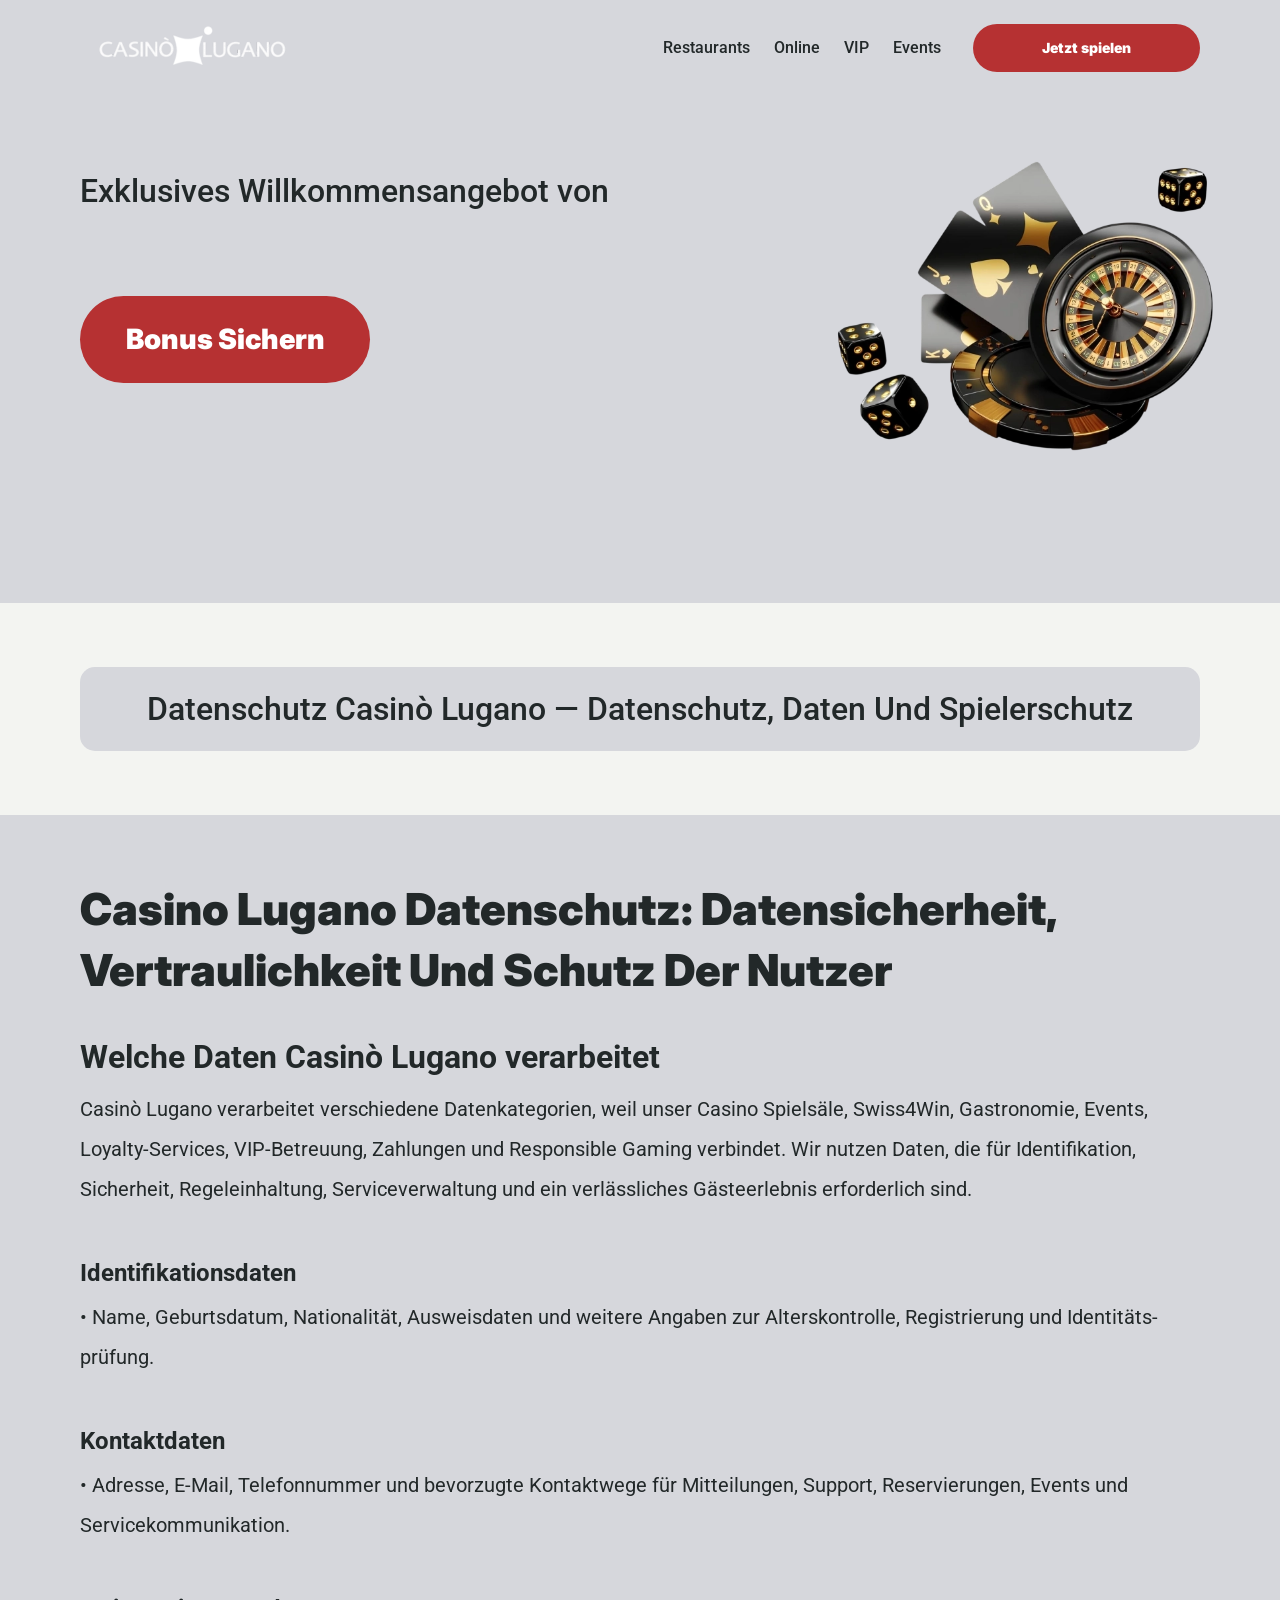
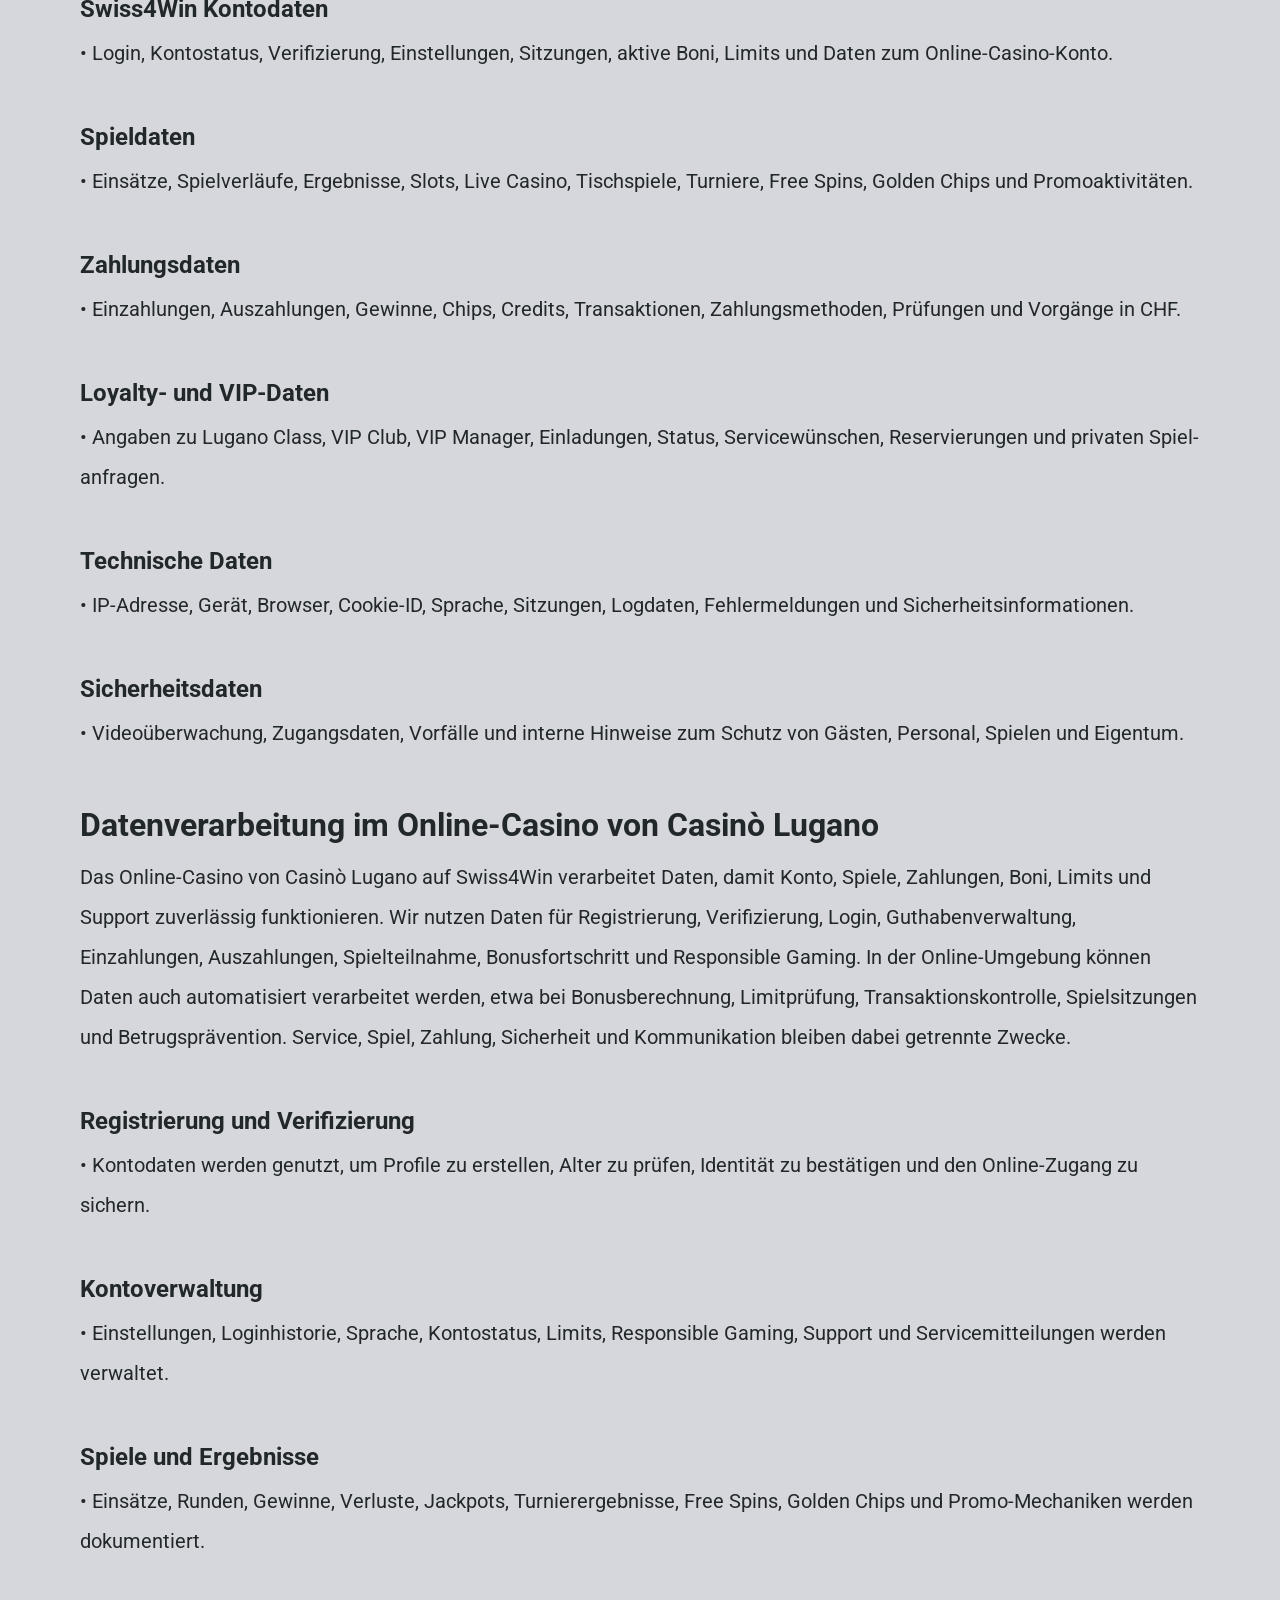
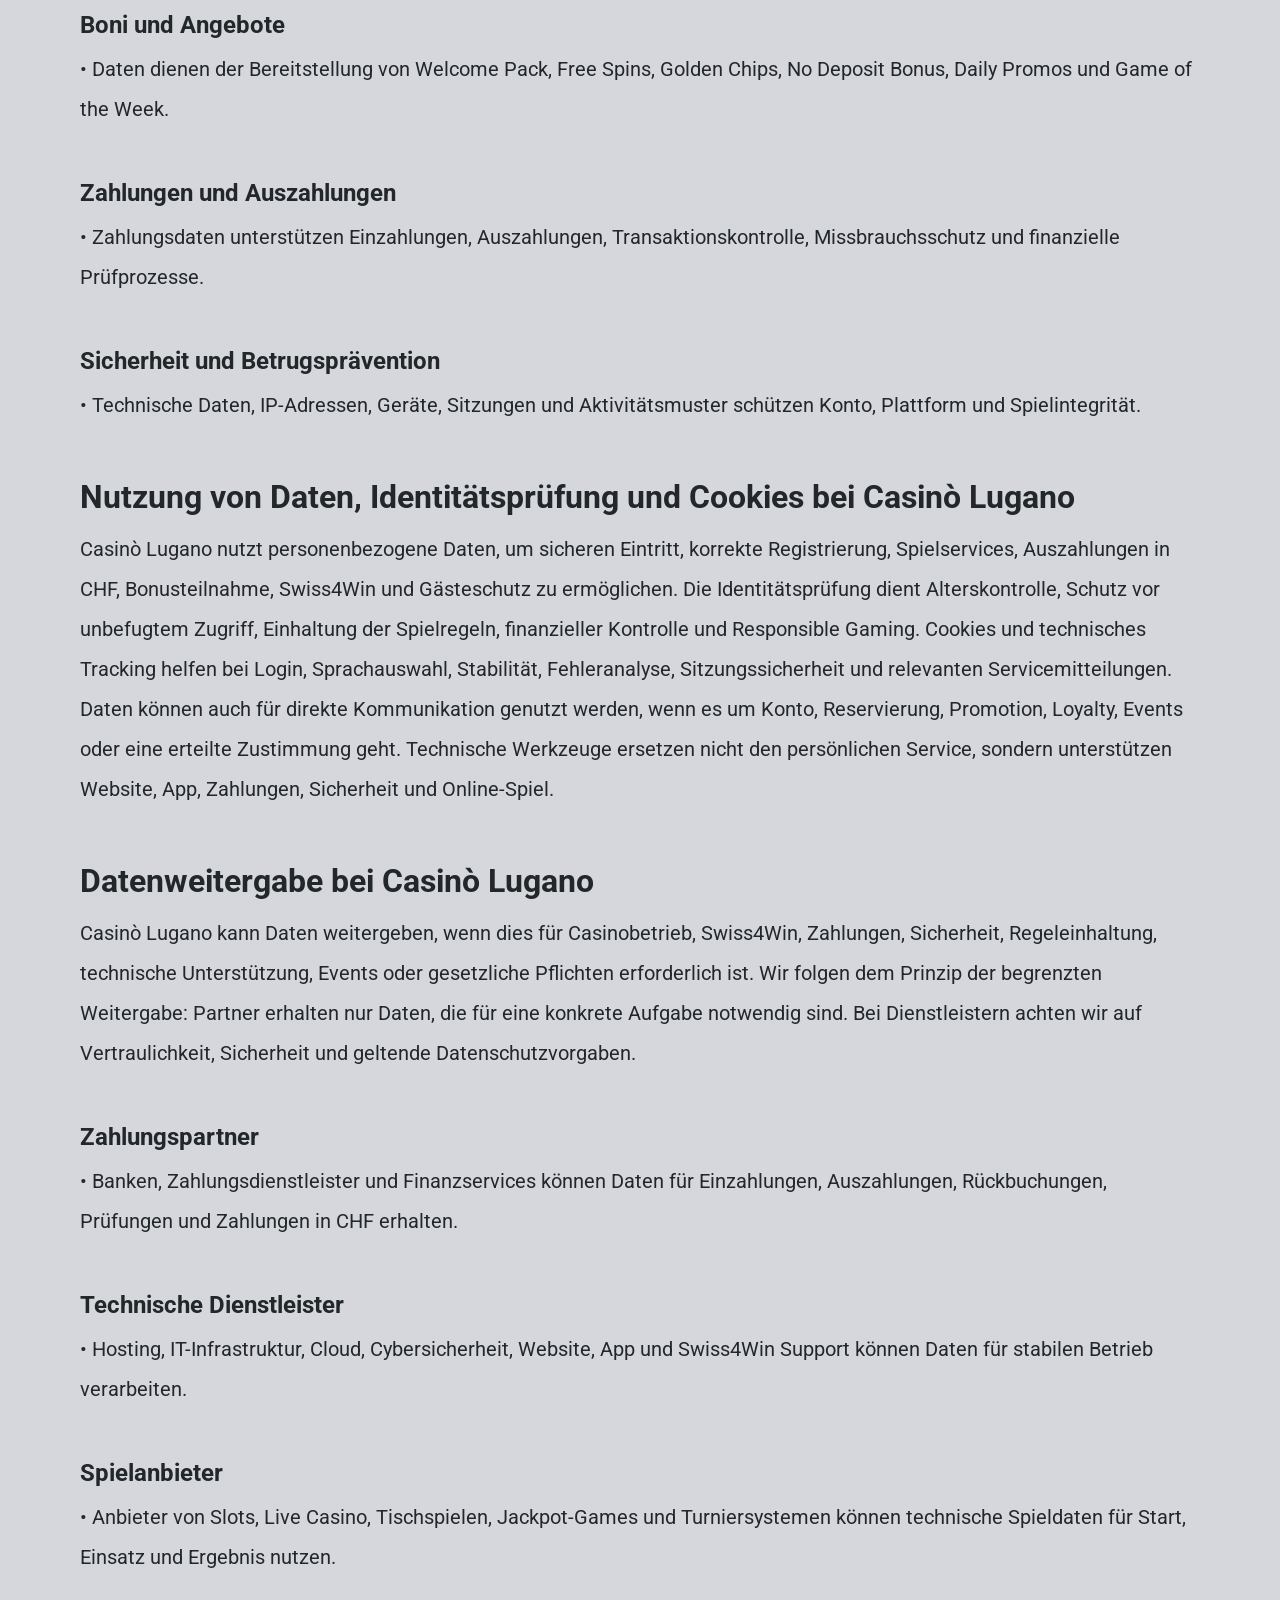
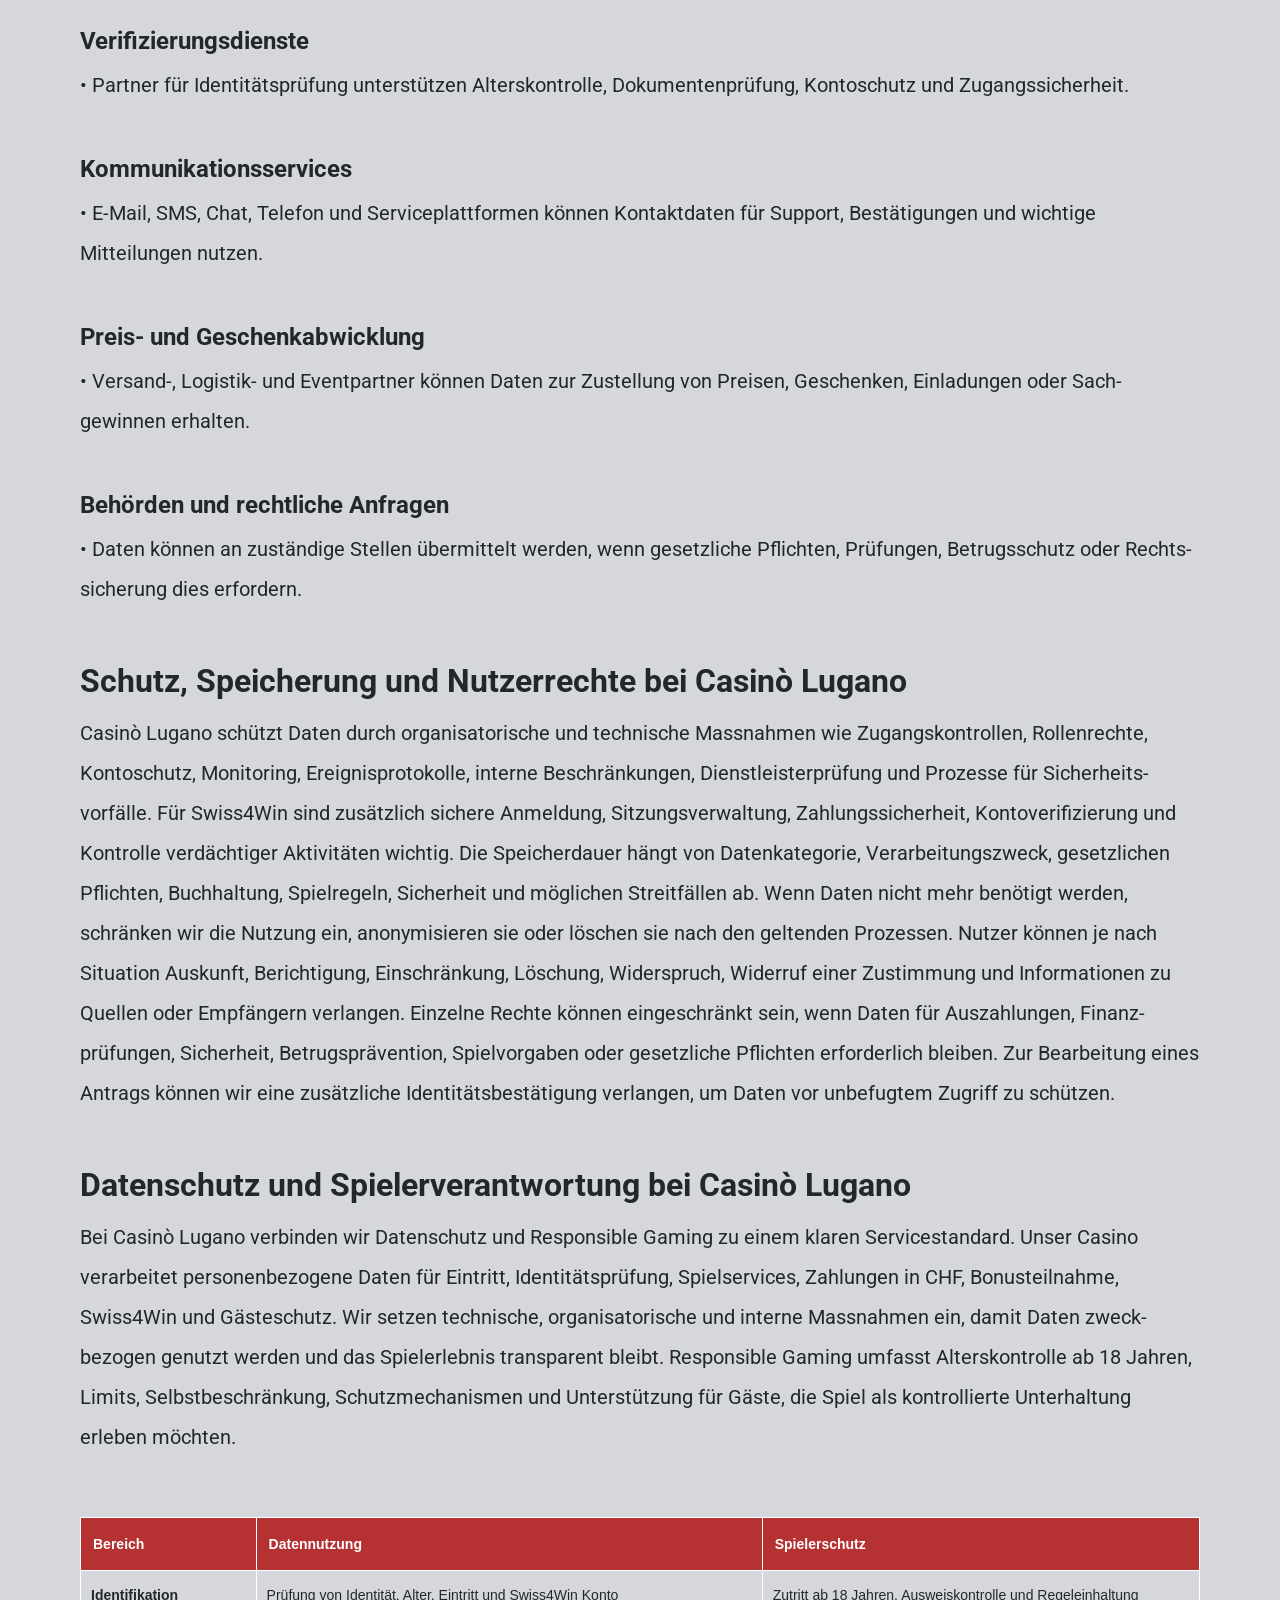
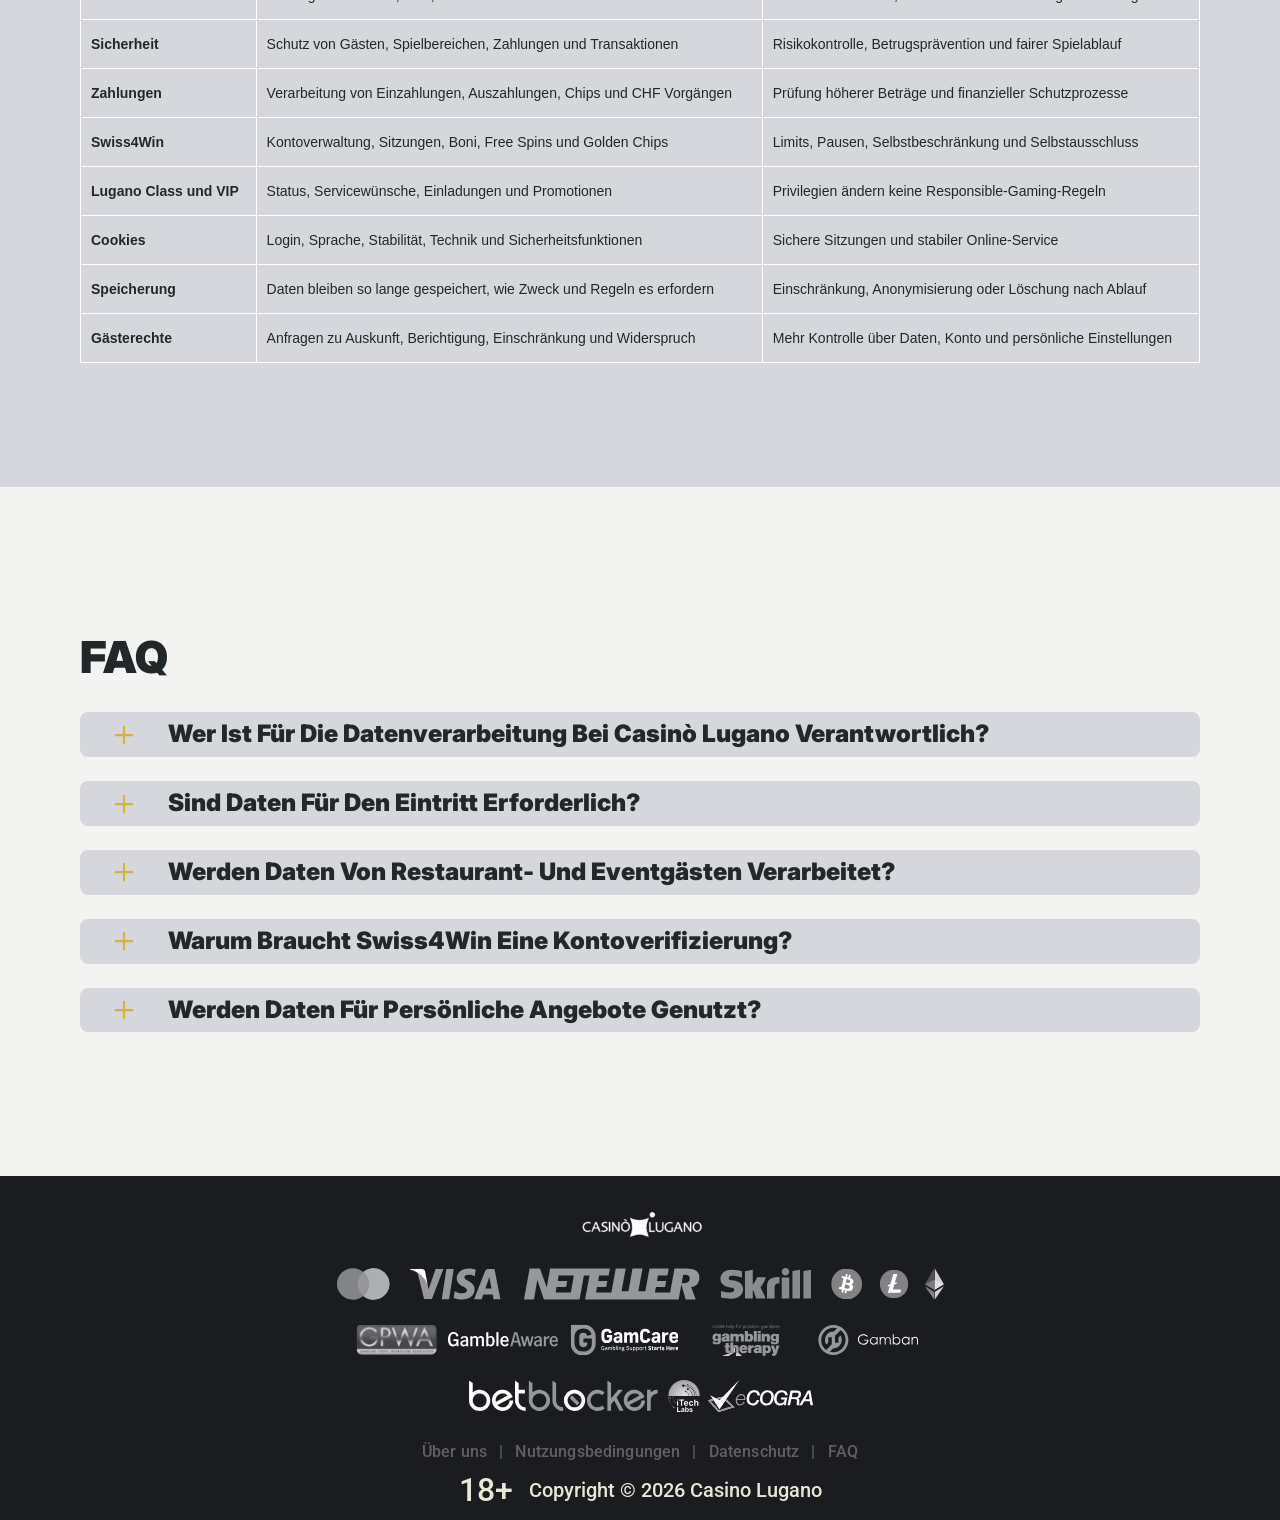
==== commit 28f004a8: "Site update" ====
--- a/datenschutz.html
+++ b/datenschutz.html
@@ -28,15 +28,15 @@
     <link rel="stylesheet" href="./normalize.css">
     <link rel="stylesheet" href="./index.css">
     <meta name="theme-color" content="">
-    <title>Casinò Lugano Privacy — Daten­schutz, Swiss4Win, Cookies und Gäste­rechte</title>
+    <title>Casinò Lugano Datenschutz — Daten­schutz, Swiss4Win, Cookies und Gäste­rechte</title>
     <meta name="description"
-          content="Privacy Casinò Lugano mit Daten­schutz, personen­bezogenen Daten, Swiss4Win, Identitäts­prüfung, Cookies, Zahlungen in CHF, Daten­weitergabe, Speicherung, Sicherheit und Nutzer­rechten.">
+          content="Datenschutz Casinò Lugano mit Daten­schutz, personen­bezogenen Daten, Swiss4Win, Identitäts­prüfung, Cookies, Zahlungen in CHF, Daten­weitergabe, Speicherung, Sicherheit und Nutzer­rechten.">
     <link rel="canonical" href="https://casinolugano-online.com/datenschutz">
-    <meta property="og:title" content="Casinò Lugano Privacy — Daten­schutz, Swiss4Win, Cookies und Gäste­rechte">
+    <meta property="og:title" content="Casinò Lugano Datenschutz — Daten­schutz, Swiss4Win, Cookies und Gäste­rechte">
     <meta property="og:description"
-          content="Privacy Casinò Lugano mit Daten­schutz, personen­bezogenen Daten, Swiss4Win, Identitäts­prüfung, Cookies, Zahlungen in CHF, Daten­weitergabe, Speicherung, Sicherheit und Nutzer­rechten.">
+          content="Datenschutz Casinò Lugano mit Daten­schutz, personen­bezogenen Daten, Swiss4Win, Identitäts­prüfung, Cookies, Zahlungen in CHF, Daten­weitergabe, Speicherung, Sicherheit und Nutzer­rechten.">
     <meta property="og:url" content="https://casinolugano-online.com/datenschutz">
-    <meta property="og:site_name" content="Casinò Lugano Privacy — Daten­schutz, Swiss4Win, Cookies und Gäste­rechte">
+    <meta property="og:site_name" content="Casinò Lugano Datenschutz — Daten­schutz, Swiss4Win, Cookies und Gäste­rechte">
     <meta property="og:locale" content="de-CH">
     <meta property="og:image" content="_assets/images/1781798027-1765808093-171241-1.webp">
     <meta property="og:image:width" content="1200">
@@ -44,9 +44,9 @@
     <meta property="og:type" content="website">
     <meta name="twitter:card" content="summary_large_image">
     <meta name="twitter:site" content="casinolugano-online.com/datenschutz">
-    <meta name="twitter:title" content="Casinò Lugano Privacy — Daten­schutz, Swiss4Win, Cookies und Gäste­rechte">
+    <meta name="twitter:title" content="Casinò Lugano Datenschutz — Daten­schutz, Swiss4Win, Cookies und Gäste­rechte">
     <meta name="twitter:description"
-          content="Privacy Casinò Lugano mit Daten­schutz, personen­bezogenen Daten, Swiss4Win, Identitäts­prüfung, Cookies, Zahlungen in CHF, Daten­weitergabe, Speicherung, Sicherheit und Nutzer­rechten.">
+          content="Datenschutz Casinò Lugano mit Daten­schutz, personen­bezogenen Daten, Swiss4Win, Identitäts­prüfung, Cookies, Zahlungen in CHF, Daten­weitergabe, Speicherung, Sicherheit und Nutzer­rechten.">
     <meta name="twitter:image" content="_assets/images/1781798027-1765808093-171241-1.webp">
     <meta name="twitter:image:width" content="1200">
     <meta name="twitter:image:height" content="630">
@@ -201,7 +201,7 @@
                 </div>
             </div>
             <div class="heroUnder">
-                <h1 class="heroText heroMainTitle">Privacy Casinò Lugano — Datenschutz, Daten und Spieler­schutz</h1>
+                <h1 class="heroText heroMainTitle">Datenschutz Casinò Lugano — Datenschutz, Daten und Spieler­schutz</h1>
             </div>
         </section>
         <div class="historyCircleContainer">
